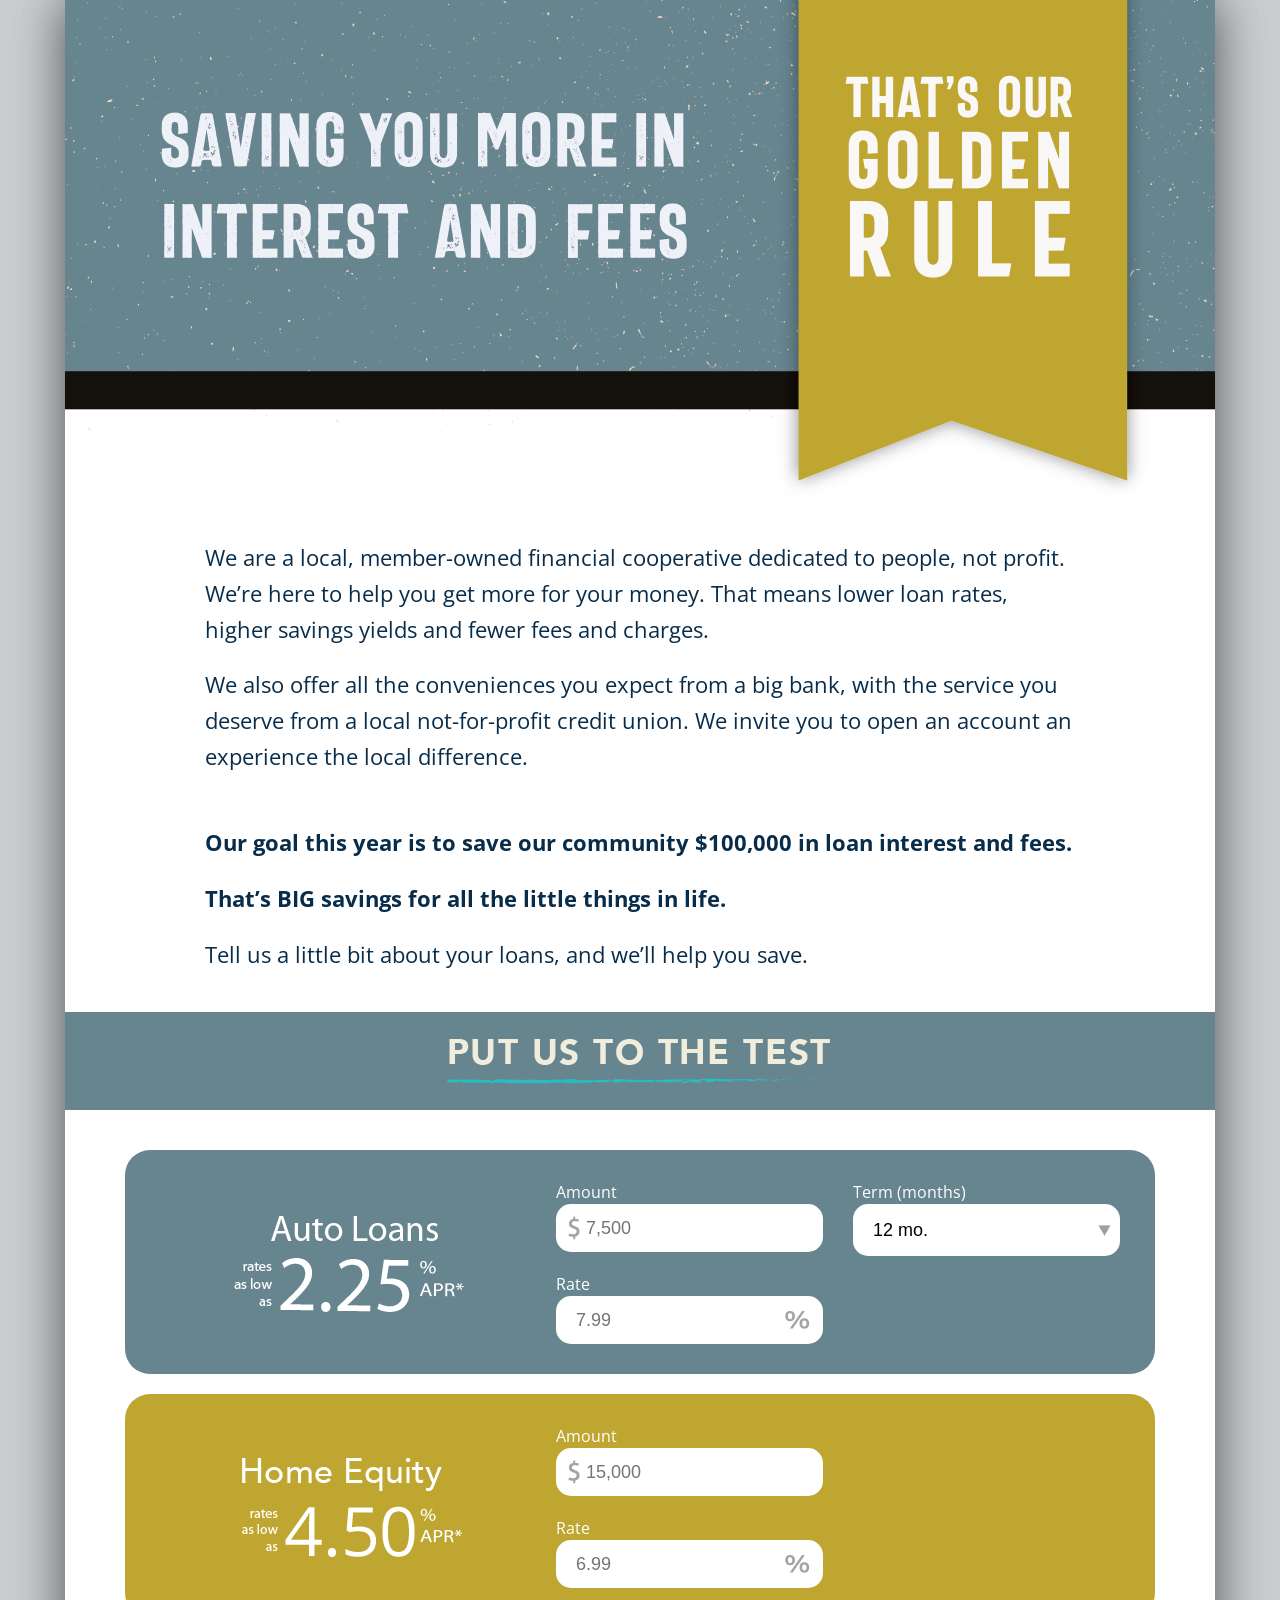
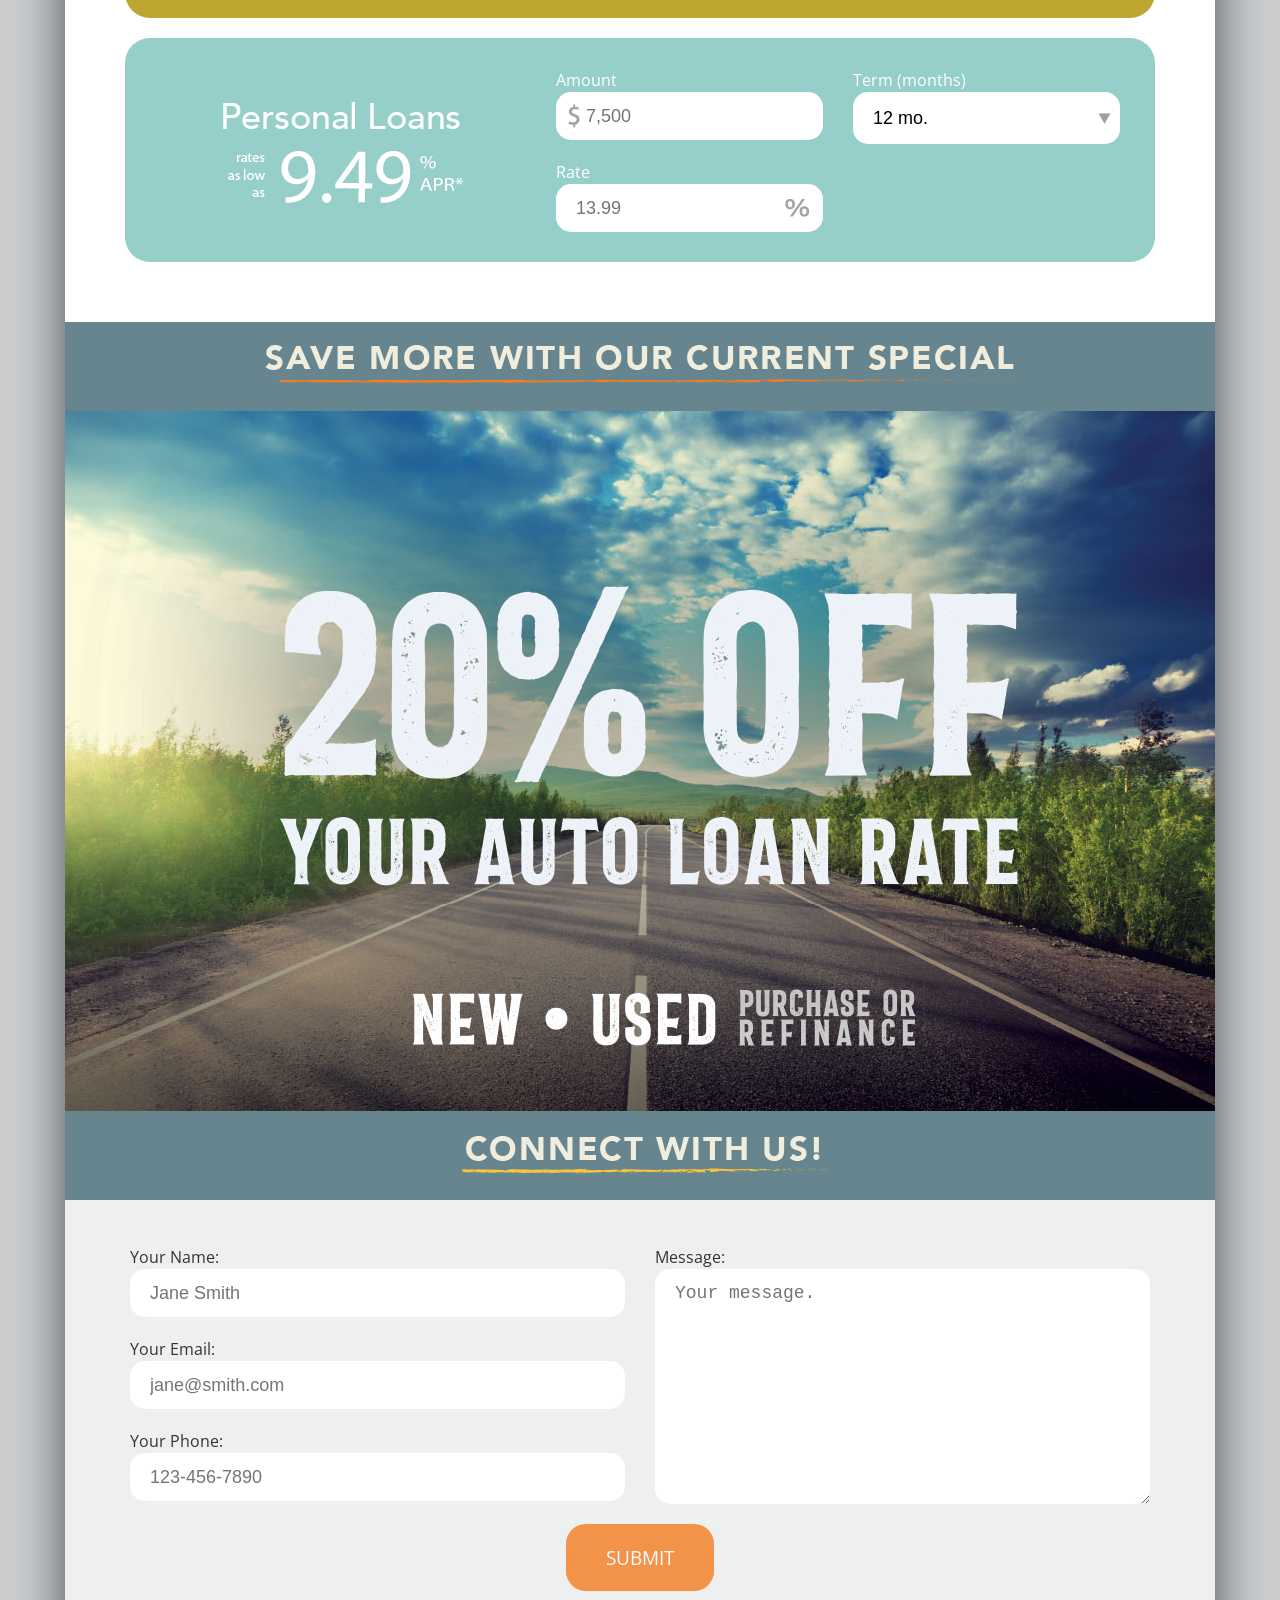
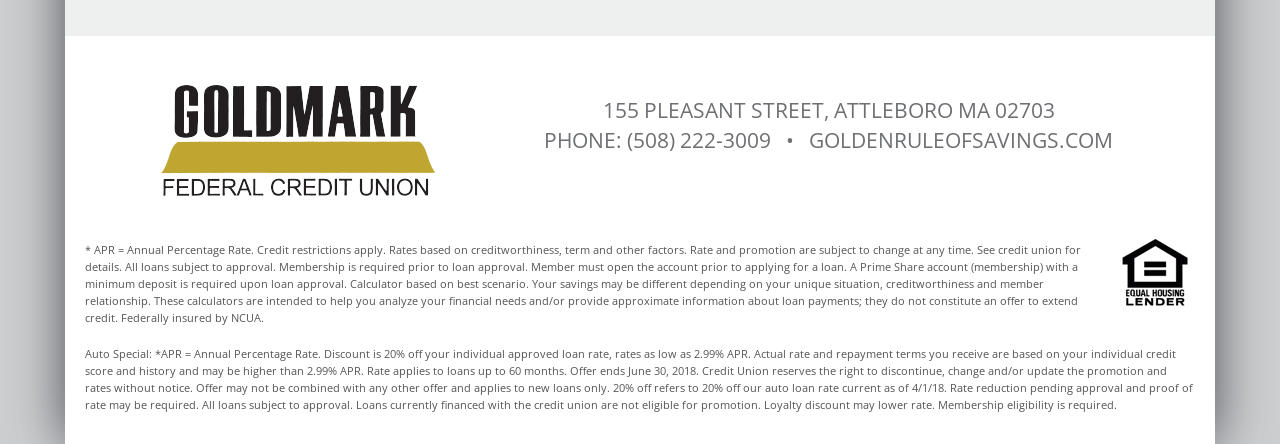
==== index.html @ 7c91f5a4 "Initial commit." ====
<!DOCTYPE html>
<html lang="en">
<head>
	<title>The Golden Rule | Goldmark Federal Credit Union</title>
	<meta charset="utf-8">
	<link rel="stylesheet" href="css/main.css">
	<script src="js/respond.js"></script>
	<meta name="viewport" content="width=device-width, initial-scale=1">
	<!-- Global site tag (gtag.js) - Google Analytics -->
	<script async src="https://www.googletagmanager.com/gtag/js?id=UA-112021322-1"></script>
	<script>
	window.dataLayer = window.dataLayer || [];
	function gtag(){dataLayer.push(arguments);}
	gtag('js', new Date());

	gtag('config', 'UA-112021322-1');
	</script>
</head>
<body>
<div class="wrap">
	<div class="bg-container group">
	
	<header>
		<a href="/"><img src="img/header.png" alt="We help families live better lives."></a>
	</header>


	<div class="calculator-container">
		
		<div class="intro">
			<p>We are a local, member-owned financial cooperative dedicated to people, not profit. We’re here to help you get more for your money. That means lower loan rates, higher savings yields and fewer fees and charges.</p>
			<p>We also offer all the conveniences you expect from a big bank, with the service you deserve from a local not-for-profit credit union. We invite you to open an account an experience the local difference.</p>
			<div class="savings-thermometer" data-giraph-api-key="9569443aab0813a1142cdc8fa0b4bd0b"></div>
			<script src="//giraph.io/api/thermometer/v1/js/widget.js"></script>
			<p style="padding-top: 40px;"><strong>Our goal this year is to save our community $100,000 in loan interest and fees.</strong></p>
			<p><strong>That’s BIG savings for all the little things in life.</strong></p>
			<p>Tell us a little bit about your loans, and we’ll help you save.</p>
		</div>

		<div class="bg-blue pad text-center"><img src="img/title-test.png" alt="Put us to the test!"></div>
		
		<div class="group columns">

			<div class="calculators" id="calculator">

				<div class="loan-auto calculator bg-blue">
					<div class="third first"> 
						<img src="img/rate-auto.png" alt="Auto loan rate as low as 2.25% APR">
					</div>
					<div class="third">
						<p><label for="amount1">Amount</label><input type="text" id="amount1" placeholder="7,500" class="amount" /></p>
						<p><label for="rate1">Rate</label><input type="text" id="rate1" placeholder="7.99" class="rate percent" /></p>
						<input type="hidden" class="rate_compare" value="2.25" />
					</div>
					<div class="third">
						<p><label for="term1">Term (months)</label>
							<select id="term1" class="term">
								<option value="12m">12 mo.</option>
								<option value="24m">24 mo.</option>
								<option value="36m">36 mo.</option>
								<option value="48m">48 mo.</option>
								<option value="60m">60 mo.</option>
								<option value="72m">72 mo.</option>
								<option value="84m">84 mo.</option>
							</select>
						</p>
						<p class="result auto"></p>
					</div>
					<div class="group"></div>
				</div>

				<div class="home calculator bg-gold starfish">
					<div class="third first">
						<img src="img/rate-home.png" alt="Home equity rates as low as 3.25% APR">
					</div>
					<div class="third">
						<p><label for="amount3">Amount</label><input type="text" id="amount3" placeholder="15,000" class="amount" /></p>
						<p><label for="rate3">Rate</label><input type="text" id="rate3" placeholder="6.99" class="rate percent" /></p>
						<input type="hidden" class="term" value="15y" />
						<input type="hidden" class="rate_compare" value="4.50" />
					</div>
					<div class="third result home"></div>
					<div class="group"></div>
				</div>

				<div class="loan-personal calculator bg-sky">
					<div class="third first">
						<img src="img/rate-personal.png" alt="Personal loan rate as low as 9.49% APR">
					</div>
					<div class="third">
						<p><label for="amount2">Amount</label><input type="text" id="amount2" placeholder="7,500" class="amount" /></p>
						<p><label for="rate2">Rate</label><input type="text" id="rate2" placeholder="13.99" class="rate percent" /></p>
						<input type="hidden" class="rate_compare" value="9.49" />
					</div>
					<div class="third">
						<p><label for="term2">Term (months)</label>
							<select id="term2" class="term">
								<option value="12m">12 mo.</option>
								<option value="24m">24 mo.</option>
								<option value="36m">36 mo.</option>
								<option value="48m">48 mo.</option>
								<option value="60m">60 mo.</option>
							</select>
						</p>
						<p class="result personal"></p>
					</div>
					<div class="group"></div>
				</div>
			</div>
		</div>

		<div class="bg-blue pad text-center"><img src="img/title-save.png" alt="Save more with our current special!"></div>

		<div class="ad">
			<img src="img/promo-20-percent.jpg" alt="Apply now for a Low-rate Debt Consolidation Loans! Click here for more information.">
		</div>
				
		<div class="bg-blue pad text-center"><img src="img/title-connect.png" alt="Connect with us!"></div>

		<div class="bg-grey-lighter contact">
			<div class="wrap content">
			<form id="contact" name="contact">
				<strong><div class="error text-red"></div></strong>
				<div class="group">
					<div class="half">
						<p>Your Name:
							<input type="text" name="name" placeholder="Jane Smith" /></p>
						<p>Your Email:
							<input type="text" name="email" placeholder="jane@smith.com" /></p>
						<p>Your Phone:
							<input type="text" name="phone" placeholder="123-456-7890" /></p>
					</div>
					<div class="half">
						<p>Message:
							<textarea name="message" placeholder="Your message."></textarea></p>
					</div>
				</div>
				<p class="text-center"><input type="submit" name="submit" value="Submit" class="btn" /></p>
			</form>
			</div>
		</div>

		<div class="footer-logo">
			<div class="fourty">
				<a href="http://acmefcu.org/"><img src="img/logo.png" alt="Acme Logo"></a>
			</div>
			<div class="sixty">
				155 Pleasant Street, Attleboro MA 02703<br>
				Phone: (508) 222-3009 &nbsp; &bull; &nbsp; goldenruleofsavings.com
			</div>
		</div>

		<footer class="wrap fineprint">
			<img src="img/logo-housing.png" alt="Equal Housing Opportunity Logo">
			<p>* APR = Annual Percentage Rate. Credit restrictions apply. Rates based on creditworthiness, term and other factors. Rate and promotion are subject to change at any time. See credit union for details. All loans subject to approval. Membership is required prior to loan approval.  Member must open the account prior to applying for a loan. A Prime Share account (membership) with a minimum deposit is required upon loan approval. Calculator based on best scenario. Your savings may be different depending on your unique situation, creditworthiness and member relationship. These calculators are intended to help you analyze your financial needs and/or provide approximate information about loan payments; they do not constitute an offer to extend credit.  Federally insured by NCUA.</p>
			<p>Auto Special: *APR = Annual Percentage Rate. Discount is 20% off your individual approved loan rate, rates as low as 2.99% APR. Actual rate and repayment terms you receive are based on your individual credit score and history and may be higher than 2.99% APR. Rate applies to loans up to 60 months. Offer ends June 30, 2018. Credit Union reserves the right to discontinue, change and/or update the promotion and rates without notice. Offer may not be combined with any other offer and applies to new loans only. 20% off refers to 20% off our auto loan rate current as of 4/1/18. Rate reduction pending approval and proof of rate may be required. All loans subject to approval. Loans currently financed with the credit union are not eligible for promotion. Loyalty discount may lower rate. Membership eligibility is required.</p>
		</footer>

	</div>

</div>

<script src="//ajax.googleapis.com/ajax/libs/jquery/1.11.0/jquery.min.js"></script>
<script src="js/main.js"></script>
</body>
</html>
---- css/main.css ----
@import url(http://fonts.googleapis.com/css?family=Open+Sans:400italic,700italic,400,400,700);html,body,div,span,applet,object,iframe,h1,h2,h3,h4,h5,h6,p,blockquote,pre,a,abbr,acronym,address,big,cite,code,del,dfn,em,font,img,ins,kbd,q,s,samp,small,strike,strong,sub,sup,tt,var,dl,dt,dd,ol,ul,li,fieldset,form,label,legend,table,caption,tbody,tfoot,thead,tr,th,td{margin:0;padding:0;border:0;outline:0;font-weight:inherit;font-style:inherit;font-size:100%;font-family:inherit;vertical-align:baseline}:focus{outline:0}body{line-height:1;color:black;background:white}ol,ul{list-style:none}table{border-collapse:separate;border-spacing:0}caption,th,td{text-align:left;font-weight:normal}blockquote:before,blockquote:after,q:before,q:after{content:""}blockquote,q{quotes:"" ""}*,:before,:after{box-sizing:border-box}img,video,iframe{max-width:100%}@font-face{font-family:'Bartender';src:url("fonts/bartender.woff2") format("woff2"),url("fonts/bartender.woff") format("woff"),url("fonts/bartender.ttf") format("truetype");font-weight:normal;font-style:normal}.clearfix,.group{zoom:1}.clearfix:before,.clearfix:after,.group:before,.group:after{content:"";display:table}.clearfix,.clearfix:before,.clearfix:after,.group,.group:before,.group:after{clear:both}body{font-family:"Open Sans", sans-serif;font-weight:normal;font-size:85%;line-height:1.5em;color:#333}@media only screen and (min-width: 1024px){body{font-size:100%}}a{color:#03111d;text-decoration:none}a:hover{color:#082d4b}a.no-dots{border-bottom:0}h1,h2,h3,h4,h5,h6,p{margin:0;padding:10px 0}h1{font-size:2.4em}h2{font-size:2em;line-height:1.1em}h3{font-size:1.8em;line-height:1.2em}h3.caps{text-transform:uppercase;padding-top:50px}h4{font-size:1.6em;line-height:1.3em}strong{font-family:"Open Sans", sans-serif;font-weight:700}input[type=text],select,textarea{display:block;width:100%;padding:14px 20px;border:0;font-size:18px;line-height:20px;border-radius:15px;-webkit-appearance:none;background:white}input[type=text].amount,select.amount,textarea.amount{background:#fff url("[data-uri]") left center no-repeat;padding:14px 0 14px 30px}input[type=text].percent,select.percent,textarea.percent{background:#fff url("[data-uri]") right center no-repeat}select{background:#fff url([data-uri]) right center no-repeat;padding:16px 20px;width:100%}textarea{height:235px}@media only screen and (min-width: 768px){.sixty,.fifty,.fourty,.half,.third,.quarter,.three-quarter,.third,.eighty,.twenty,.two-third{float:left}.sixty{width:58%;margin-right:4%}.fourty{width:38%}.quarter{width:23%;margin:0 1% 0 0}.three-quarter{width:73%;margin:0 1.5%}.third{width:33.3%;padding:0 15px}.fifty{width:50%;padding:0 15px}.eighty{width:80%;padding:0 15px}.twenty{width:20%;padding:0 15px}.two-third{width:66%;padding:0 15px}.half{width:50%;padding:0 15px}}.text-center{text-align:center}body{background:#ccced0}.bg-container{background:white;box-shadow:0 0 50px #4b4e52}header{text-align:center}header img{display:block;margin:0 auto}.wrap{max-width:1150px;margin:0 auto;position:relative;zoom:1}.wrap:before,.wrap:after{content:"";display:table}.wrap,.wrap:before,.wrap:after{clear:both}.bg-navy{background:#082d4b}.bg-purple{background:#4162ac}.bg-teal{background:#27bdc0}.bg-sky{background:#96cfc9}.bg-gold{background:#bea631}.bg-red{background:#d42027}.bg-lime{background:#a8c538}.bg-forest{background:rgba(0,104,66,0.1)}.bg-black{background:#231f20}.bg-seafoam{background:#2bbfcc}.bg-blue{background:#67858f}.bg-black{background:#231f20}.bg-grey-lighter{background:#eeefef}.bg-grey-light{background:#939598}.bg-grey-dark{background:#414042}.bg-orange{background:#f47d20}.text-navy{color:#082d4b}.text-purple{color:#4162ac}.text-teal{color:#27bdc0}.text-sky{color:#96cfc9}.text-gold{color:#bea631}.text-red{color:#d42027}.text-lime{color:#a8c538}.text-forest{color:#006842}.text-black{color:#231f20}.text-seafoam{color:#2bbfcc}.text-blue{color:#67858f}.text-black{color:#231f20}.text-grey-light{color:#939598}.text-grey-dark{color:#414042}.text-orange{color:#f47d20}.pad{padding:20px}.intro{zoom:1;padding:20px;color:#082d4b;font-size:1.4em;line-height:1.6em}.intro:before,.intro:after{content:"";display:table}.intro,.intro:before,.intro:after{clear:both}@media only screen and (min-width: 768px){.intro{padding:10px 50px}}@media only screen and (min-width: 1024px){.intro{padding:20px 100px}}@media only screen and (min-width: 1150px){.intro{padding:30px 140px}}.intro .btn{width:100%;white-space:nowrap;text-align:center;padding:10px 0}@media only screen and (min-width: 1024px){.intro .btn{width:300px}}@media only screen and (min-width: 768px){.intro .btn{padding:20px 0}}@media only screen and (min-width: 500px){.savings-thermometer{float:right;margin:0 0 10px 10px}}@media only screen and (min-width: 768px){.savings-thermometer{margin:0 0 15px 15px}}@media only screen and (min-width: 860px){.savings-thermometer{margin:0 0 25px 25px}}.columns{padding:0}@media only screen and (min-width: 768px){.columns{padding:10px 20px}}@media only screen and (min-width: 1024px){.calculators{padding:20px}}@media only screen and (min-width: 1150px){.calculators{padding:30px 40px}}.calculators .calculator{padding:20px;color:white;position:relative}.calculators .calculator .third.first{text-align:center}@media only screen and (min-width: 768px){.calculators .calculator{margin:0 0 20px;border-radius:25px;padding:20px}.calculators .calculator .third{width:30%}.calculators .calculator .third.first{width:40%}.calculators .calculator .third.first img{margin-top:20px}}@media only screen and (min-width: 768px){.calculators .calculator.credit,.calculators .calculator.loan-auto,.calculators .calculator.loan-personal{position:relative;padding:20px}}.calculators .calculator .rate-display{zoom:1;padding-bottom:20px}.calculators .calculator .rate-display:before,.calculators .calculator .rate-display:after{content:"";display:table}.calculators .calculator .rate-display,.calculators .calculator .rate-display:before,.calculators .calculator .rate-display:after{clear:both}.calculators .calculator .rate-display .start{display:block;text-align:center;font-size:1.2em;padding:0 0 10px 0}.calculators .calculator .rate-display h2,.calculators .calculator .rate-display .end{float:left;font-family:"Bartender", sans-serif}.calculators .calculator .rate-display h2{width:60%;font-size:60px;line-height:1.2em;padding:0 10px 0 0;text-align:right}@media only screen and (min-width: 768px){.calculators .calculator .rate-display h2{width:78%}}.calculators .calculator .rate-display .end{width:30%;font-size:17px;line-height:1.2em}.calculators .calculator .rate-display .end span{font-size:30px}@media only screen and (min-width: 768px){.calculators .calculator .rate-display .end{width:22%}}.calculators .calculator .result{font-family:"Open Sans", sans-serif;font-weight:700;font-size:1.8em;line-height:1.2em;text-align:center;padding:15px 0 0}.calculators .calculator .result strong{display:block}@media only screen and (min-width: 768px){.calculators .calculator.home .result{padding-top:115px}}.ad img{display:block}.contact{padding:20px}@media only screen and (min-width: 768px){.contact{padding:30px}}@media only screen and (min-width: 960px){.contact{padding:35px 50px}}.error{font-family:"Open Sans", sans-serif;font-weight:700;padding:10px 15px;background:#d42027;color:white;border-radius:8px;display:none}.footer-bar{background:#082d4b;color:white;padding:20px;text-align:center;text-transform:uppercase;font-size:1.5em;line-height:1.5em;font-weight:300}.footer-bar strong{font-size:2.2em;line-height:1.7em}.footer-logo{text-align:center;padding:40px 20px 20px}.footer-logo .sixty{font-size:1.3em;line-height:1.4em;text-transform:uppercase;color:#6d6f72}@media only screen and (min-width: 768px){.footer-logo .sixty{padding:20px 0}}.btn{font-family:"Open Sans", sans-serif;font-weight:normal;display:inline-block;padding:10px 15px;background:#f47d20;color:white;text-transform:uppercase;font-size:1.2em;transition:400ms opacity ease-in-out;opacity:.8;border:0;cursor:pointer;border-radius:20px}@media only screen and (min-width: 768px){.btn{padding:20px 40px}}.btn:hover{opacity:1;color:white}.fineprint{padding:20px;font-size:.7em;line-height:1.5em;color:#555}.fineprint img{float:right;margin:0 0 15px 15px}
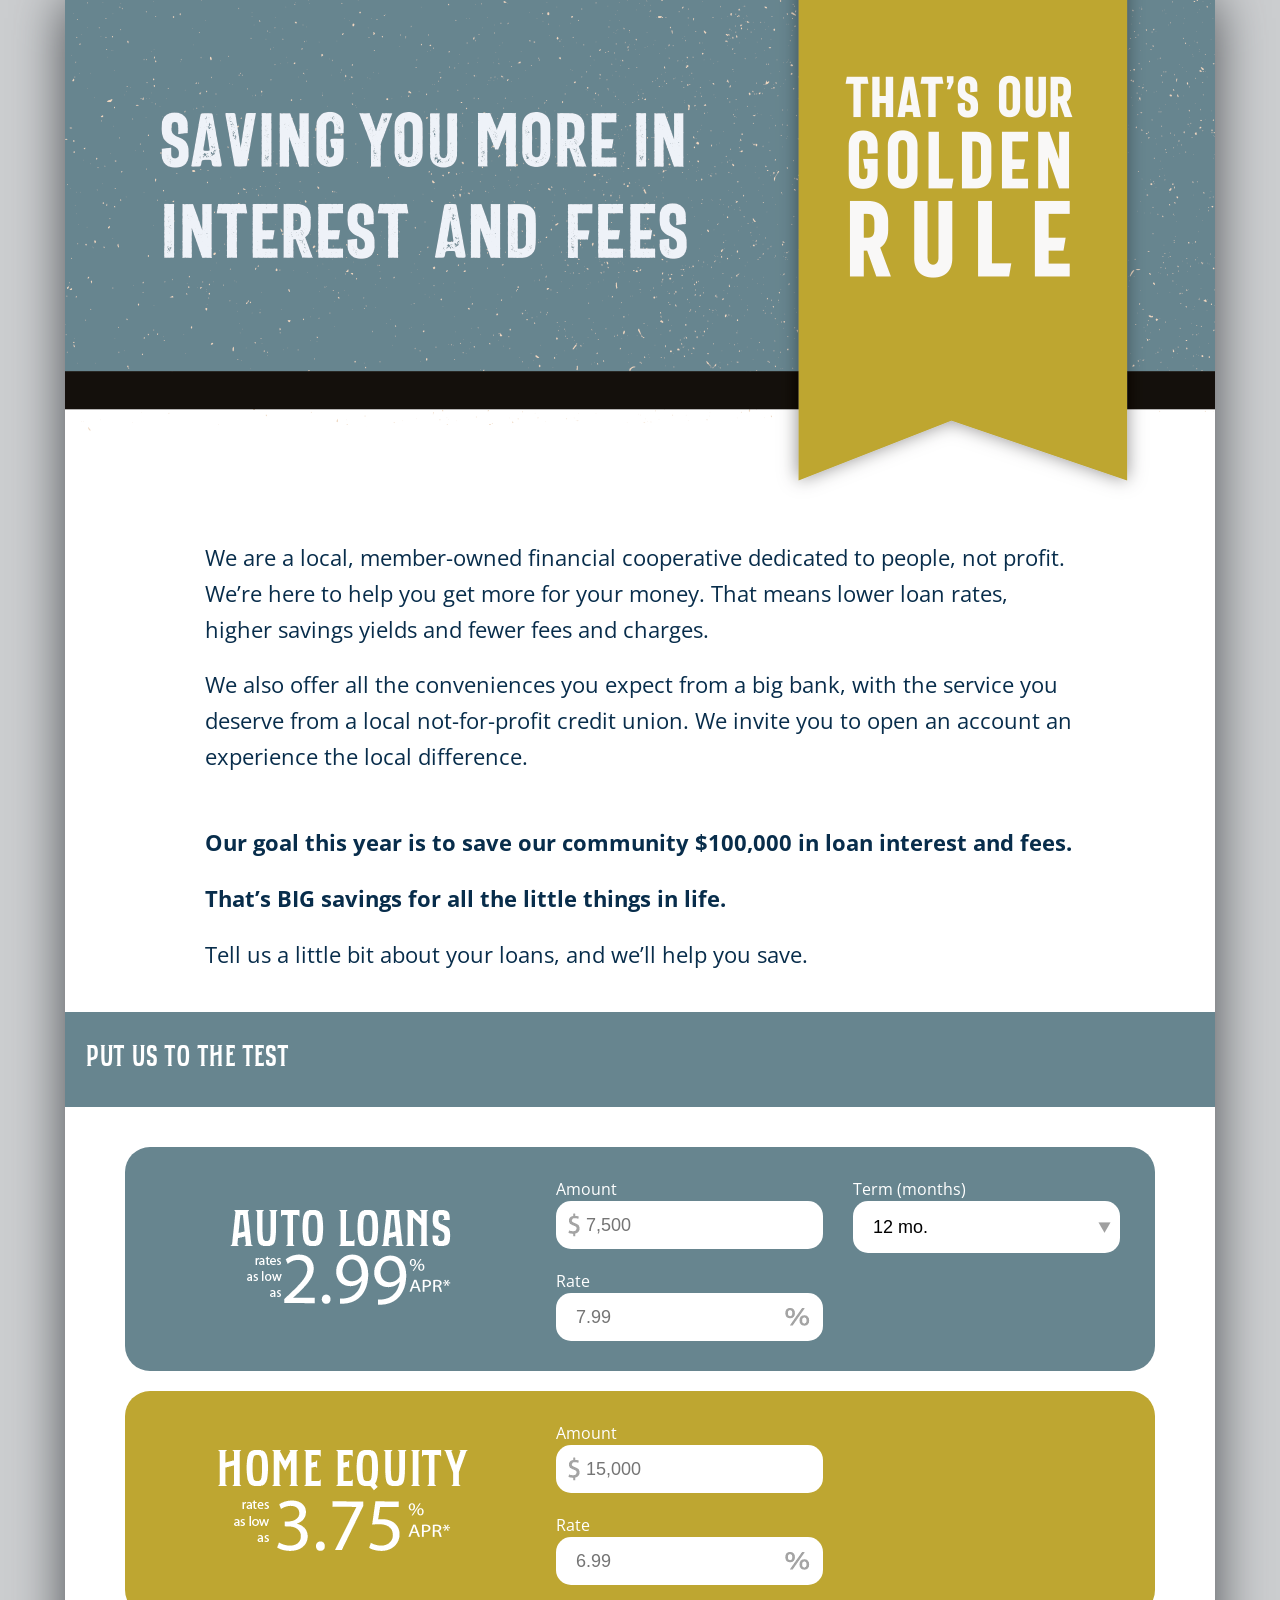
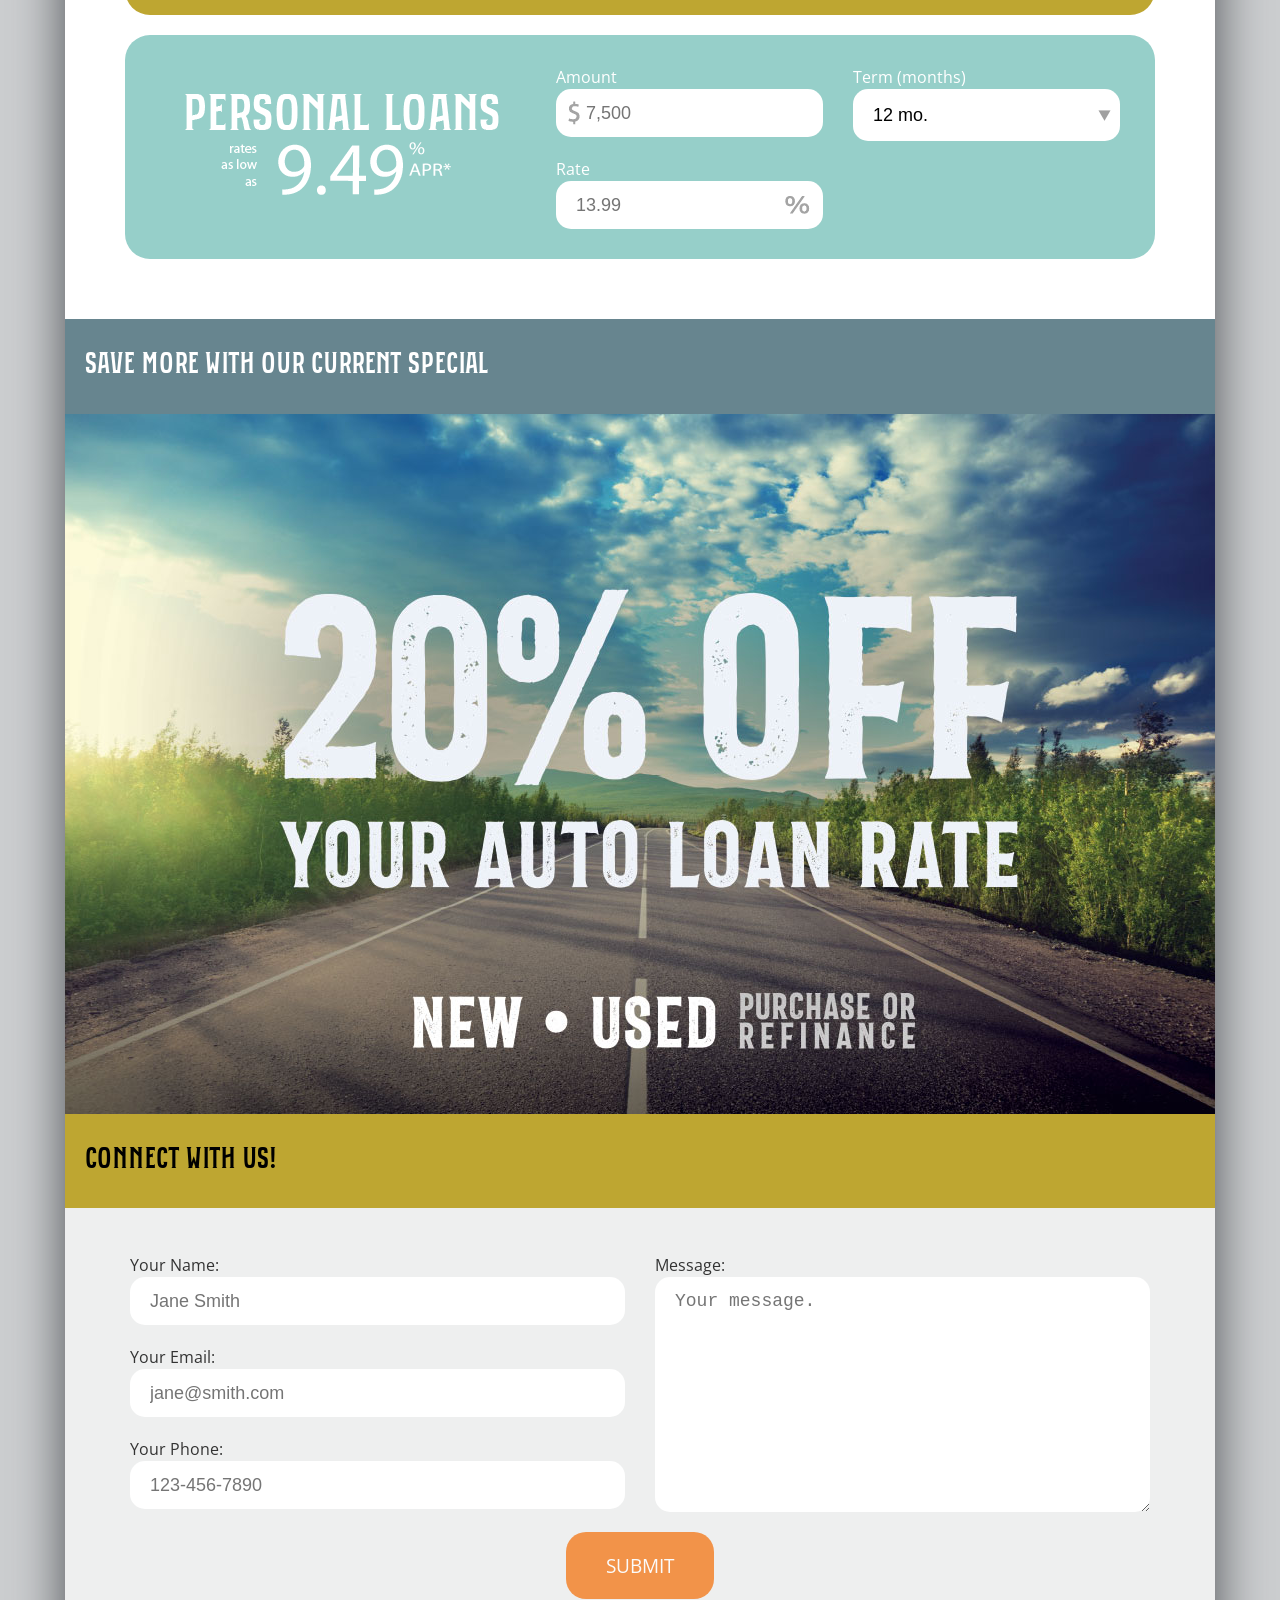
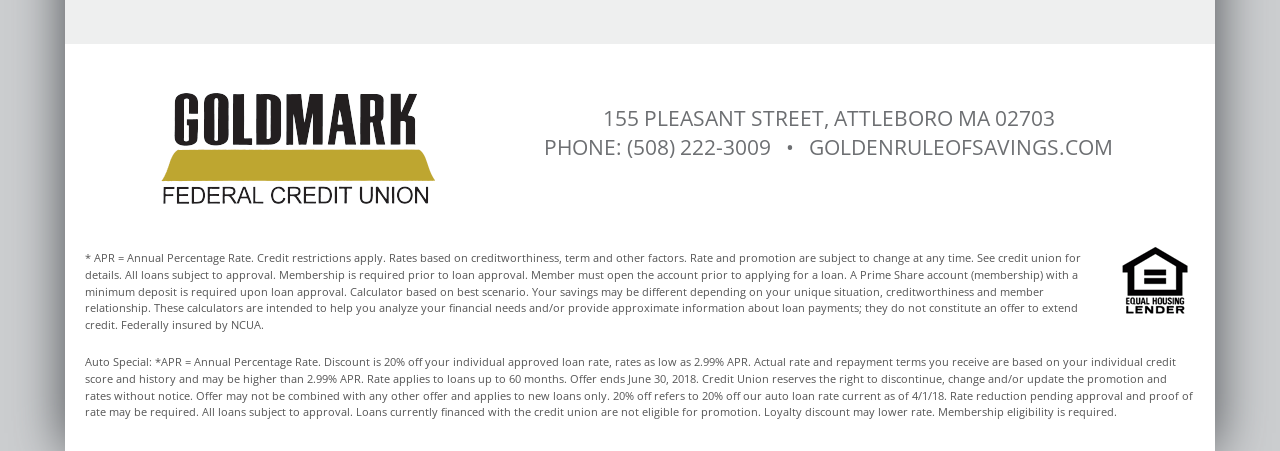
==== commit a66c475f: "Adjust styles, change thermometer API key, set up titles." ====
--- a/index.html
+++ b/index.html
@@ -30,14 +30,14 @@
 		<div class="intro">
 			<p>We are a local, member-owned financial cooperative dedicated to people, not profit. We’re here to help you get more for your money. That means lower loan rates, higher savings yields and fewer fees and charges.</p>
 			<p>We also offer all the conveniences you expect from a big bank, with the service you deserve from a local not-for-profit credit union. We invite you to open an account an experience the local difference.</p>
-			<div class="savings-thermometer" data-giraph-api-key="9569443aab0813a1142cdc8fa0b4bd0b"></div>
+			<div class="savings-thermometer" data-giraph-api-key="349b9d8cf5c8957f9d51c5c674601438"></div>
 			<script src="//giraph.io/api/thermometer/v1/js/widget.js"></script>
 			<p style="padding-top: 40px;"><strong>Our goal this year is to save our community $100,000 in loan interest and fees.</strong></p>
 			<p><strong>That’s BIG savings for all the little things in life.</strong></p>
 			<p>Tell us a little bit about your loans, and we’ll help you save.</p>
 		</div>
 
-		<div class="bg-blue pad text-center"><img src="img/title-test.png" alt="Put us to the test!"></div>
+		<div class="bg-blue pad text-white"><h3>Put us to the test</h3></div>
 		
 		<div class="group columns">
 
@@ -45,12 +45,12 @@
 
 				<div class="loan-auto calculator bg-blue">
 					<div class="third first"> 
-						<img src="img/rate-auto.png" alt="Auto loan rate as low as 2.25% APR">
+						<img src="img/rate-auto.png" alt="Auto loan rate as low as 2.99% APR">
 					</div>
 					<div class="third">
 						<p><label for="amount1">Amount</label><input type="text" id="amount1" placeholder="7,500" class="amount" /></p>
 						<p><label for="rate1">Rate</label><input type="text" id="rate1" placeholder="7.99" class="rate percent" /></p>
-						<input type="hidden" class="rate_compare" value="2.25" />
+						<input type="hidden" class="rate_compare" value="2.99" />
 					</div>
 					<div class="third">
 						<p><label for="term1">Term (months)</label>
@@ -71,13 +71,13 @@
 
 				<div class="home calculator bg-gold starfish">
 					<div class="third first">
-						<img src="img/rate-home.png" alt="Home equity rates as low as 3.25% APR">
+						<img src="img/rate-home.png" alt="Home equity rates as low as 3.75% APR">
 					</div>
 					<div class="third">
 						<p><label for="amount3">Amount</label><input type="text" id="amount3" placeholder="15,000" class="amount" /></p>
 						<p><label for="rate3">Rate</label><input type="text" id="rate3" placeholder="6.99" class="rate percent" /></p>
 						<input type="hidden" class="term" value="15y" />
-						<input type="hidden" class="rate_compare" value="4.50" />
+						<input type="hidden" class="rate_compare" value="3.75" />
 					</div>
 					<div class="third result home"></div>
 					<div class="group"></div>
@@ -109,13 +109,13 @@
 			</div>
 		</div>
 
-		<div class="bg-blue pad text-center"><img src="img/title-save.png" alt="Save more with our current special!"></div>
+		<div class="bg-blue pad text-white"><h3>Save more with our current special</h3></div>
 
 		<div class="ad">
 			<img src="img/promo-20-percent.jpg" alt="Apply now for a Low-rate Debt Consolidation Loans! Click here for more information.">
 		</div>
 				
-		<div class="bg-blue pad text-center"><img src="img/title-connect.png" alt="Connect with us!"></div>
+		<div class="bg-gold pad text-black"><h3>Connect with us!</h3></div>
 
 		<div class="bg-grey-lighter contact">
 			<div class="wrap content">
@@ -142,7 +142,7 @@
 
 		<div class="footer-logo">
 			<div class="fourty">
-				<a href="http://acmefcu.org/"><img src="img/logo.png" alt="Acme Logo"></a>
+				<a href="http://www.goldmarkfcu.com/"><img src="img/logo.png" alt="Goldmark Logo"></a>
 			</div>
 			<div class="sixty">
 				155 Pleasant Street, Attleboro MA 02703<br>
--- a/css/main.css
+++ b/css/main.css
@@ -1 +1 @@
-@import url(http://fonts.googleapis.com/css?family=Open+Sans:400italic,700italic,400,400,700);html,body,div,span,applet,object,iframe,h1,h2,h3,h4,h5,h6,p,blockquote,pre,a,abbr,acronym,address,big,cite,code,del,dfn,em,font,img,ins,kbd,q,s,samp,small,strike,strong,sub,sup,tt,var,dl,dt,dd,ol,ul,li,fieldset,form,label,legend,table,caption,tbody,tfoot,thead,tr,th,td{margin:0;padding:0;border:0;outline:0;font-weight:inherit;font-style:inherit;font-size:100%;font-family:inherit;vertical-align:baseline}:focus{outline:0}body{line-height:1;color:black;background:white}ol,ul{list-style:none}table{border-collapse:separate;border-spacing:0}caption,th,td{text-align:left;font-weight:normal}blockquote:before,blockquote:after,q:before,q:after{content:""}blockquote,q{quotes:"" ""}*,:before,:after{box-sizing:border-box}img,video,iframe{max-width:100%}@font-face{font-family:'Bartender';src:url("fonts/bartender.woff2") format("woff2"),url("fonts/bartender.woff") format("woff"),url("fonts/bartender.ttf") format("truetype");font-weight:normal;font-style:normal}.clearfix,.group{zoom:1}.clearfix:before,.clearfix:after,.group:before,.group:after{content:"";display:table}.clearfix,.clearfix:before,.clearfix:after,.group,.group:before,.group:after{clear:both}body{font-family:"Open Sans", sans-serif;font-weight:normal;font-size:85%;line-height:1.5em;color:#333}@media only screen and (min-width: 1024px){body{font-size:100%}}a{color:#03111d;text-decoration:none}a:hover{color:#082d4b}a.no-dots{border-bottom:0}h1,h2,h3,h4,h5,h6,p{margin:0;padding:10px 0}h1{font-size:2.4em}h2{font-size:2em;line-height:1.1em}h3{font-size:1.8em;line-height:1.2em}h3.caps{text-transform:uppercase;padding-top:50px}h4{font-size:1.6em;line-height:1.3em}strong{font-family:"Open Sans", sans-serif;font-weight:700}input[type=text],select,textarea{display:block;width:100%;padding:14px 20px;border:0;font-size:18px;line-height:20px;border-radius:15px;-webkit-appearance:none;background:white}input[type=text].amount,select.amount,textarea.amount{background:#fff url("[data-uri]") left center no-repeat;padding:14px 0 14px 30px}input[type=text].percent,select.percent,textarea.percent{background:#fff url("[data-uri]") right center no-repeat}select{background:#fff url([data-uri]) right center no-repeat;padding:16px 20px;width:100%}textarea{height:235px}@media only screen and (min-width: 768px){.sixty,.fifty,.fourty,.half,.third,.quarter,.three-quarter,.third,.eighty,.twenty,.two-third{float:left}.sixty{width:58%;margin-right:4%}.fourty{width:38%}.quarter{width:23%;margin:0 1% 0 0}.three-quarter{width:73%;margin:0 1.5%}.third{width:33.3%;padding:0 15px}.fifty{width:50%;padding:0 15px}.eighty{width:80%;padding:0 15px}.twenty{width:20%;padding:0 15px}.two-third{width:66%;padding:0 15px}.half{width:50%;padding:0 15px}}.text-center{text-align:center}body{background:#ccced0}.bg-container{background:white;box-shadow:0 0 50px #4b4e52}header{text-align:center}header img{display:block;margin:0 auto}.wrap{max-width:1150px;margin:0 auto;position:relative;zoom:1}.wrap:before,.wrap:after{content:"";display:table}.wrap,.wrap:before,.wrap:after{clear:both}.bg-navy{background:#082d4b}.bg-purple{background:#4162ac}.bg-teal{background:#27bdc0}.bg-sky{background:#96cfc9}.bg-gold{background:#bea631}.bg-red{background:#d42027}.bg-lime{background:#a8c538}.bg-forest{background:rgba(0,104,66,0.1)}.bg-black{background:#231f20}.bg-seafoam{background:#2bbfcc}.bg-blue{background:#67858f}.bg-black{background:#231f20}.bg-grey-lighter{background:#eeefef}.bg-grey-light{background:#939598}.bg-grey-dark{background:#414042}.bg-orange{background:#f47d20}.text-navy{color:#082d4b}.text-purple{color:#4162ac}.text-teal{color:#27bdc0}.text-sky{color:#96cfc9}.text-gold{color:#bea631}.text-red{color:#d42027}.text-lime{color:#a8c538}.text-forest{color:#006842}.text-black{color:#231f20}.text-seafoam{color:#2bbfcc}.text-blue{color:#67858f}.text-black{color:#231f20}.text-grey-light{color:#939598}.text-grey-dark{color:#414042}.text-orange{color:#f47d20}.pad{padding:20px}.intro{zoom:1;padding:20px;color:#082d4b;font-size:1.4em;line-height:1.6em}.intro:before,.intro:after{content:"";display:table}.intro,.intro:before,.intro:after{clear:both}@media only screen and (min-width: 768px){.intro{padding:10px 50px}}@media only screen and (min-width: 1024px){.intro{padding:20px 100px}}@media only screen and (min-width: 1150px){.intro{padding:30px 140px}}.intro .btn{width:100%;white-space:nowrap;text-align:center;padding:10px 0}@media only screen and (min-width: 1024px){.intro .btn{width:300px}}@media only screen and (min-width: 768px){.intro .btn{padding:20px 0}}@media only screen and (min-width: 500px){.savings-thermometer{float:right;margin:0 0 10px 10px}}@media only screen and (min-width: 768px){.savings-thermometer{margin:0 0 15px 15px}}@media only screen and (min-width: 860px){.savings-thermometer{margin:0 0 25px 25px}}.columns{padding:0}@media only screen and (min-width: 768px){.columns{padding:10px 20px}}@media only screen and (min-width: 1024px){.calculators{padding:20px}}@media only screen and (min-width: 1150px){.calculators{padding:30px 40px}}.calculators .calculator{padding:20px;color:white;position:relative}.calculators .calculator .third.first{text-align:center}@media only screen and (min-width: 768px){.calculators .calculator{margin:0 0 20px;border-radius:25px;padding:20px}.calculators .calculator .third{width:30%}.calculators .calculator .third.first{width:40%}.calculators .calculator .third.first img{margin-top:20px}}@media only screen and (min-width: 768px){.calculators .calculator.credit,.calculators .calculator.loan-auto,.calculators .calculator.loan-personal{position:relative;padding:20px}}.calculators .calculator .rate-display{zoom:1;padding-bottom:20px}.calculators .calculator .rate-display:before,.calculators .calculator .rate-display:after{content:"";display:table}.calculators .calculator .rate-display,.calculators .calculator .rate-display:before,.calculators .calculator .rate-display:after{clear:both}.calculators .calculator .rate-display .start{display:block;text-align:center;font-size:1.2em;padding:0 0 10px 0}.calculators .calculator .rate-display h2,.calculators .calculator .rate-display .end{float:left;font-family:"Bartender", sans-serif}.calculators .calculator .rate-display h2{width:60%;font-size:60px;line-height:1.2em;padding:0 10px 0 0;text-align:right}@media only screen and (min-width: 768px){.calculators .calculator .rate-display h2{width:78%}}.calculators .calculator .rate-display .end{width:30%;font-size:17px;line-height:1.2em}.calculators .calculator .rate-display .end span{font-size:30px}@media only screen and (min-width: 768px){.calculators .calculator .rate-display .end{width:22%}}.calculators .calculator .result{font-family:"Open Sans", sans-serif;font-weight:700;font-size:1.8em;line-height:1.2em;text-align:center;padding:15px 0 0}.calculators .calculator .result strong{display:block}@media only screen and (min-width: 768px){.calculators .calculator.home .result{padding-top:115px}}.ad img{display:block}.contact{padding:20px}@media only screen and (min-width: 768px){.contact{padding:30px}}@media only screen and (min-width: 960px){.contact{padding:35px 50px}}.error{font-family:"Open Sans", sans-serif;font-weight:700;padding:10px 15px;background:#d42027;color:white;border-radius:8px;display:none}.footer-bar{background:#082d4b;color:white;padding:20px;text-align:center;text-transform:uppercase;font-size:1.5em;line-height:1.5em;font-weight:300}.footer-bar strong{font-size:2.2em;line-height:1.7em}.footer-logo{text-align:center;padding:40px 20px 20px}.footer-logo .sixty{font-size:1.3em;line-height:1.4em;text-transform:uppercase;color:#6d6f72}@media only screen and (min-width: 768px){.footer-logo .sixty{padding:20px 0}}.btn{font-family:"Open Sans", sans-serif;font-weight:normal;display:inline-block;padding:10px 15px;background:#f47d20;color:white;text-transform:uppercase;font-size:1.2em;transition:400ms opacity ease-in-out;opacity:.8;border:0;cursor:pointer;border-radius:20px}@media only screen and (min-width: 768px){.btn{padding:20px 40px}}.btn:hover{opacity:1;color:white}.fineprint{padding:20px;font-size:.7em;line-height:1.5em;color:#555}.fineprint img{float:right;margin:0 0 15px 15px}
+@import url(http://fonts.googleapis.com/css?family=Open+Sans:400italic,700italic,400,400,700);html,body,div,span,applet,object,iframe,h1,h2,h3,h4,h5,h6,p,blockquote,pre,a,abbr,acronym,address,big,cite,code,del,dfn,em,font,img,ins,kbd,q,s,samp,small,strike,strong,sub,sup,tt,var,dl,dt,dd,ol,ul,li,fieldset,form,label,legend,table,caption,tbody,tfoot,thead,tr,th,td{margin:0;padding:0;border:0;outline:0;font-weight:inherit;font-style:inherit;font-size:100%;font-family:inherit;vertical-align:baseline}:focus{outline:0}body{line-height:1;color:black;background:white}ol,ul{list-style:none}table{border-collapse:separate;border-spacing:0}caption,th,td{text-align:left;font-weight:normal}blockquote:before,blockquote:after,q:before,q:after{content:""}blockquote,q{quotes:"" ""}*,:before,:after{box-sizing:border-box}img,video,iframe{max-width:100%}@font-face{font-family:'Bartender';src:url("fonts/bartender.woff2") format("woff2"),url("fonts/bartender.woff") format("woff"),url("fonts/bartender.ttf") format("truetype");font-weight:normal;font-style:normal}.clearfix,.group{zoom:1}.clearfix:before,.clearfix:after,.group:before,.group:after{content:"";display:table}.clearfix,.clearfix:before,.clearfix:after,.group,.group:before,.group:after{clear:both}body{font-family:"Open Sans", sans-serif;font-weight:normal;font-size:85%;line-height:1.5em;color:#333}@media only screen and (min-width: 1024px){body{font-size:100%}}a{color:#03111d;text-decoration:none}a:hover{color:#082d4b}a.no-dots{border-bottom:0}h1,h2,h3,h4,h5,h6,p{margin:0;padding:10px 0}h1{font-size:2.4em;font-family:"Bartender", sans-serif}h2{font-size:2em;line-height:1.1em;font-family:"Bartender", sans-serif}h3{font-size:1.8em;line-height:1.2em;font-family:"Bartender", sans-serif;text-transform:uppercase}h4{font-size:1.6em;line-height:1.3em}strong{font-family:"Open Sans", sans-serif;font-weight:700}input[type=text],select,textarea{display:block;width:100%;padding:14px 20px;border:0;font-size:18px;line-height:20px;border-radius:15px;-webkit-appearance:none;background:white}input[type=text].amount,select.amount,textarea.amount{background:#fff url("[data-uri]") left center no-repeat;padding:14px 0 14px 30px}input[type=text].percent,select.percent,textarea.percent{background:#fff url("[data-uri]") right center no-repeat}select{background:#fff url([data-uri]) right center no-repeat;padding:16px 20px;width:100%}textarea{height:235px}@media only screen and (min-width: 768px){.sixty,.fifty,.fourty,.half,.third,.quarter,.three-quarter,.third,.eighty,.twenty,.two-third{float:left}.sixty{width:58%;margin-right:4%}.fourty{width:38%}.quarter{width:23%;margin:0 1% 0 0}.three-quarter{width:73%;margin:0 1.5%}.third{width:33.3%;padding:0 15px}.fifty{width:50%;padding:0 15px}.eighty{width:80%;padding:0 15px}.twenty{width:20%;padding:0 15px}.two-third{width:66%;padding:0 15px}.half{width:50%;padding:0 15px}}.text-center{text-align:center}body{background:#ccced0}.bg-container{background:white;box-shadow:0 0 50px #4b4e52}header{text-align:center}header img{display:block;margin:0 auto}.wrap{max-width:1150px;margin:0 auto;position:relative;zoom:1}.wrap:before,.wrap:after{content:"";display:table}.wrap,.wrap:before,.wrap:after{clear:both}.bg-navy{background:#082d4b}.bg-purple{background:#4162ac}.bg-teal{background:#27bdc0}.bg-sky{background:#96cfc9}.bg-gold{background:#bea631}.bg-red{background:#d42027}.bg-lime{background:#a8c538}.bg-forest{background:rgba(0,104,66,0.1)}.bg-black{background:#231f20}.bg-seafoam{background:#2bbfcc}.bg-blue{background:#67858f}.bg-black{background:#231f20}.bg-grey-lighter{background:#eeefef}.bg-grey-light{background:#939598}.bg-grey-dark{background:#414042}.bg-orange{background:#f47d20}.text-navy{color:#082d4b}.text-purple{color:#4162ac}.text-teal{color:#27bdc0}.text-sky{color:#96cfc9}.text-gold{color:#bea631}.text-red{color:#d42027}.text-lime{color:#a8c538}.text-forest{color:#006842}.text-black{color:#231f20}.text-seafoam{color:#2bbfcc}.text-blue{color:#67858f}.text-black{color:#231f20}.text-grey-light{color:#939598}.text-grey-dark{color:#414042}.text-orange{color:#f47d20}.text-white{color:white}.text-black{color:black}.pad{padding:20px}.intro{zoom:1;padding:20px;color:#082d4b;font-size:1.4em;line-height:1.6em}.intro:before,.intro:after{content:"";display:table}.intro,.intro:before,.intro:after{clear:both}@media only screen and (min-width: 768px){.intro{padding:10px 50px}}@media only screen and (min-width: 1024px){.intro{padding:20px 100px}}@media only screen and (min-width: 1150px){.intro{padding:30px 140px}}.intro .btn{width:100%;white-space:nowrap;text-align:center;padding:10px 0}@media only screen and (min-width: 1024px){.intro .btn{width:300px}}@media only screen and (min-width: 768px){.intro .btn{padding:20px 0}}@media only screen and (min-width: 500px){.savings-thermometer{float:right;margin:0 0 10px 10px}}@media only screen and (min-width: 768px){.savings-thermometer{margin:0 0 15px 15px}}@media only screen and (min-width: 860px){.savings-thermometer{margin:0 0 25px 25px}}.columns{padding:0}@media only screen and (min-width: 768px){.columns{padding:10px 20px}}@media only screen and (min-width: 1024px){.calculators{padding:20px}}@media only screen and (min-width: 1150px){.calculators{padding:30px 40px}}.calculators .calculator{padding:20px;color:white;position:relative}.calculators .calculator .third.first{text-align:center}@media only screen and (min-width: 768px){.calculators .calculator{margin:0 0 20px;border-radius:25px;padding:20px}.calculators .calculator .third{width:30%}.calculators .calculator .third.first{width:40%}.calculators .calculator .third.first img{margin-top:20px}}@media only screen and (min-width: 768px){.calculators .calculator.credit,.calculators .calculator.loan-auto,.calculators .calculator.loan-personal{position:relative;padding:20px}}.calculators .calculator .rate-display{zoom:1;padding-bottom:20px}.calculators .calculator .rate-display:before,.calculators .calculator .rate-display:after{content:"";display:table}.calculators .calculator .rate-display,.calculators .calculator .rate-display:before,.calculators .calculator .rate-display:after{clear:both}.calculators .calculator .rate-display .start{display:block;text-align:center;font-size:1.2em;padding:0 0 10px 0}.calculators .calculator .rate-display h2,.calculators .calculator .rate-display .end{float:left;font-family:"Bartender", sans-serif}.calculators .calculator .rate-display h2{width:60%;font-size:60px;line-height:1.2em;padding:0 10px 0 0;text-align:right}@media only screen and (min-width: 768px){.calculators .calculator .rate-display h2{width:78%}}.calculators .calculator .rate-display .end{width:30%;font-size:17px;line-height:1.2em}.calculators .calculator .rate-display .end span{font-size:30px}@media only screen and (min-width: 768px){.calculators .calculator .rate-display .end{width:22%}}.calculators .calculator .result{font-family:"Open Sans", sans-serif;font-weight:700;font-size:1.8em;line-height:1.2em;text-align:center;padding:15px 0 0}.calculators .calculator .result strong{display:block}@media only screen and (min-width: 768px){.calculators .calculator.home .result{padding-top:115px}}.ad img{display:block}.contact{padding:20px}@media only screen and (min-width: 768px){.contact{padding:30px}}@media only screen and (min-width: 960px){.contact{padding:35px 50px}}.error{font-family:"Open Sans", sans-serif;font-weight:700;padding:10px 15px;background:#d42027;color:white;border-radius:8px;display:none}.footer-bar{background:#082d4b;color:white;padding:20px;text-align:center;text-transform:uppercase;font-size:1.5em;line-height:1.5em;font-weight:300}.footer-bar strong{font-size:2.2em;line-height:1.7em}.footer-logo{text-align:center;padding:40px 20px 20px}.footer-logo .sixty{font-size:1.3em;line-height:1.4em;text-transform:uppercase;color:#6d6f72}@media only screen and (min-width: 768px){.footer-logo .sixty{padding:20px 0}}.btn{font-family:"Open Sans", sans-serif;font-weight:normal;display:inline-block;padding:10px 15px;background:#f47d20;color:white;text-transform:uppercase;font-size:1.2em;transition:400ms opacity ease-in-out;opacity:.8;border:0;cursor:pointer;border-radius:20px}@media only screen and (min-width: 768px){.btn{padding:20px 40px}}.btn:hover{opacity:1;color:white}.fineprint{padding:20px;font-size:.7em;line-height:1.5em;color:#555}.fineprint img{float:right;margin:0 0 15px 15px}
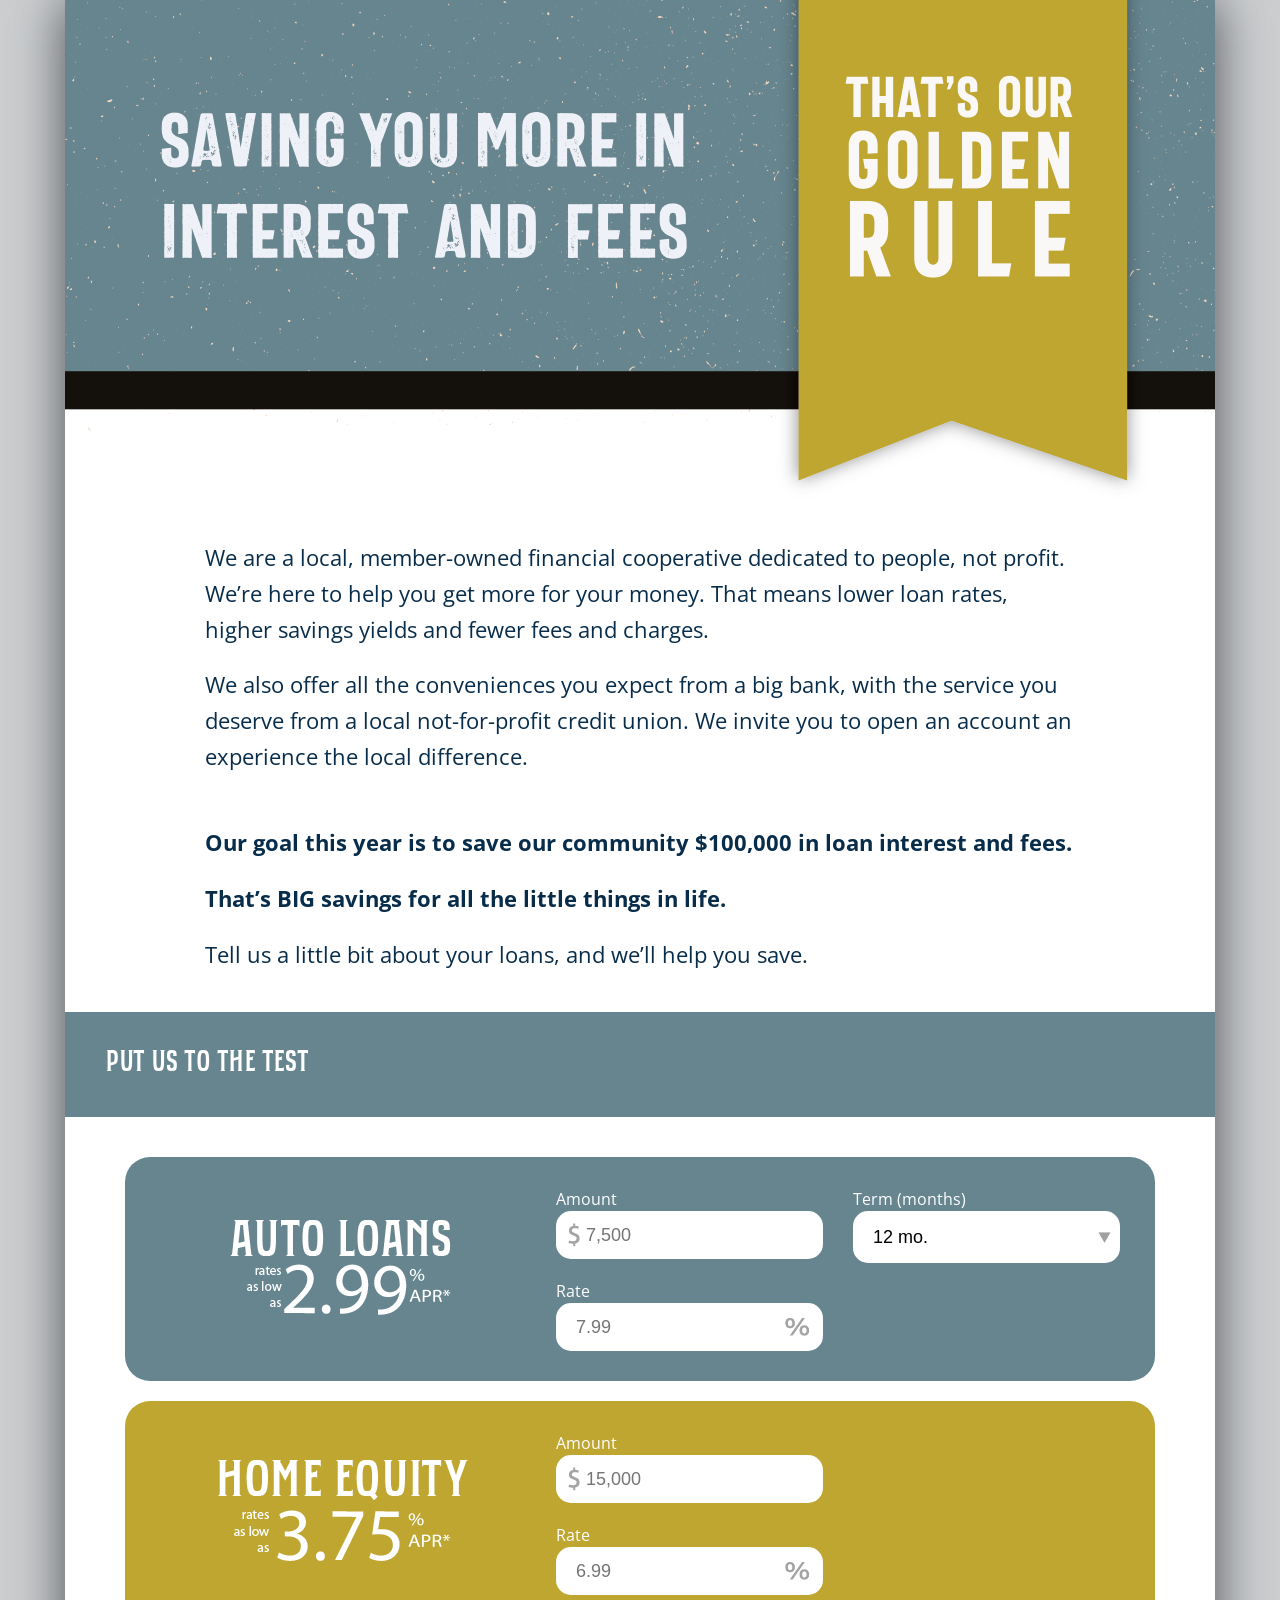
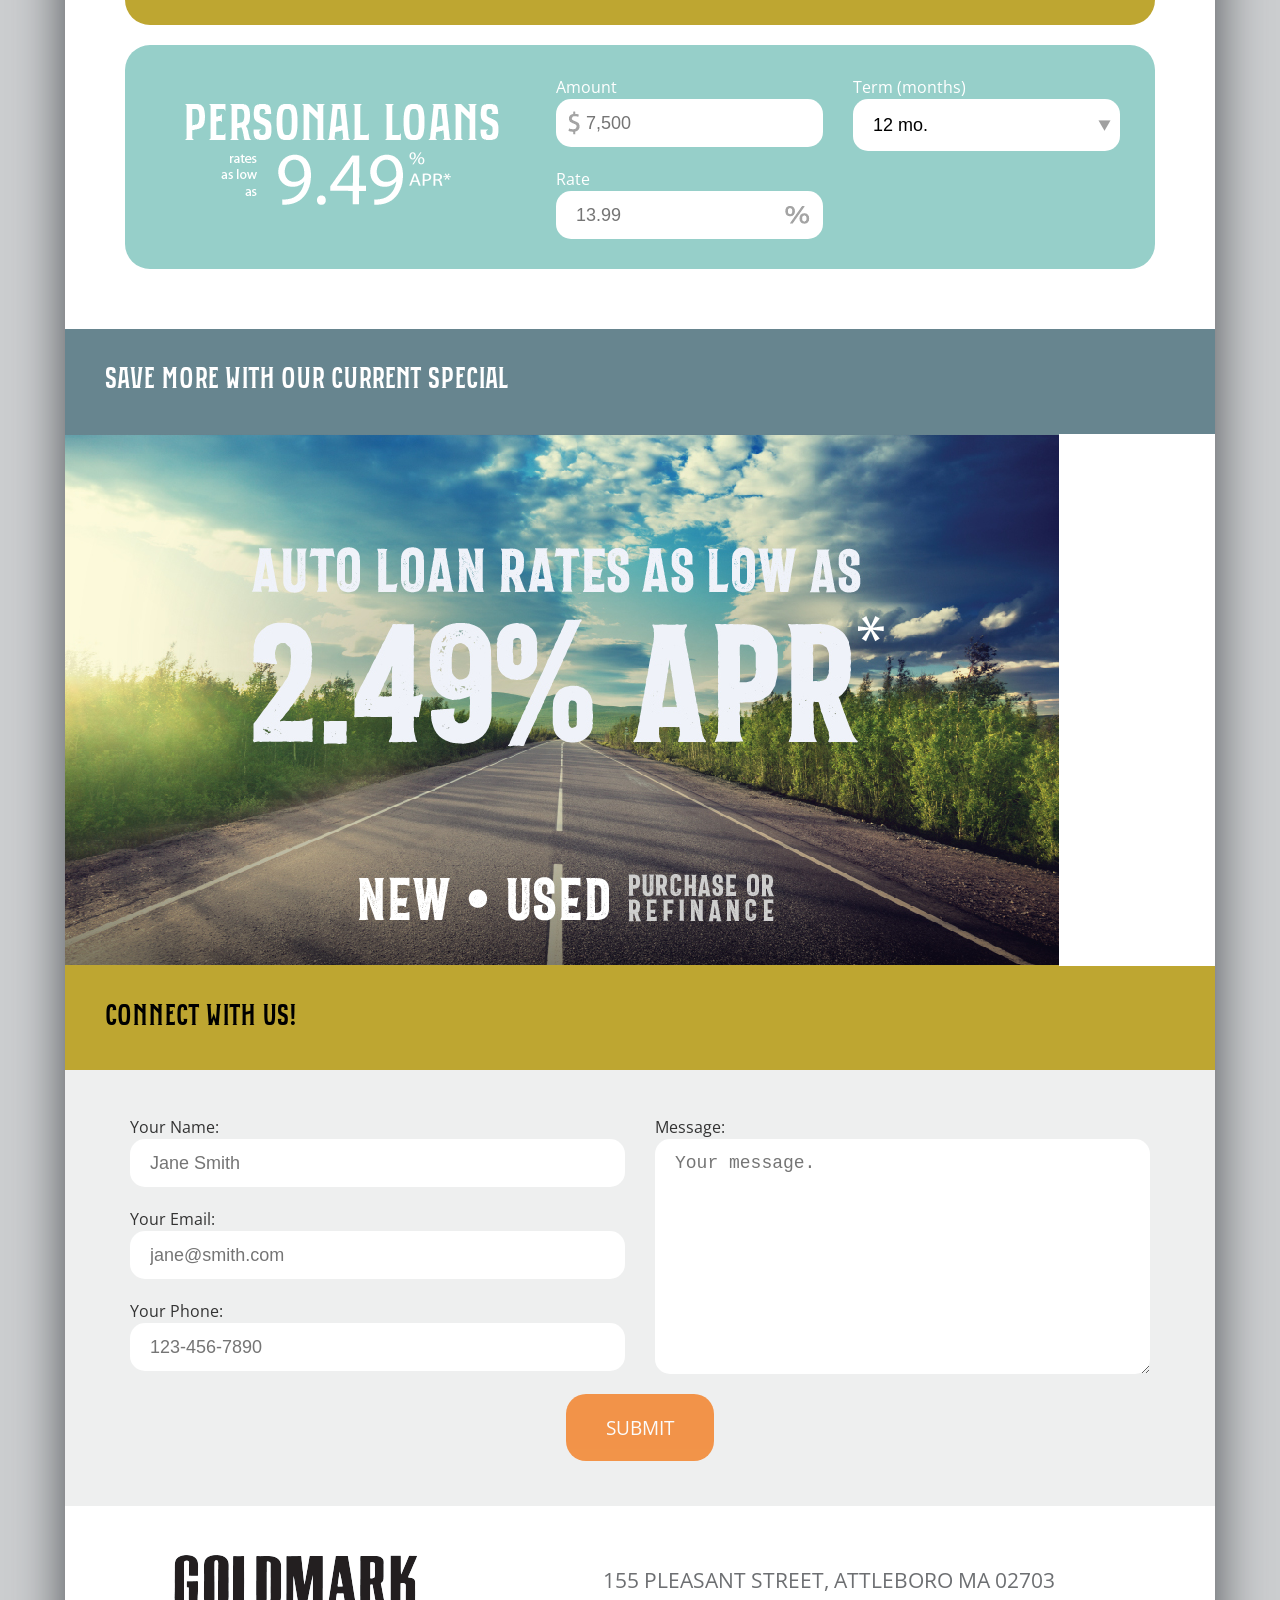
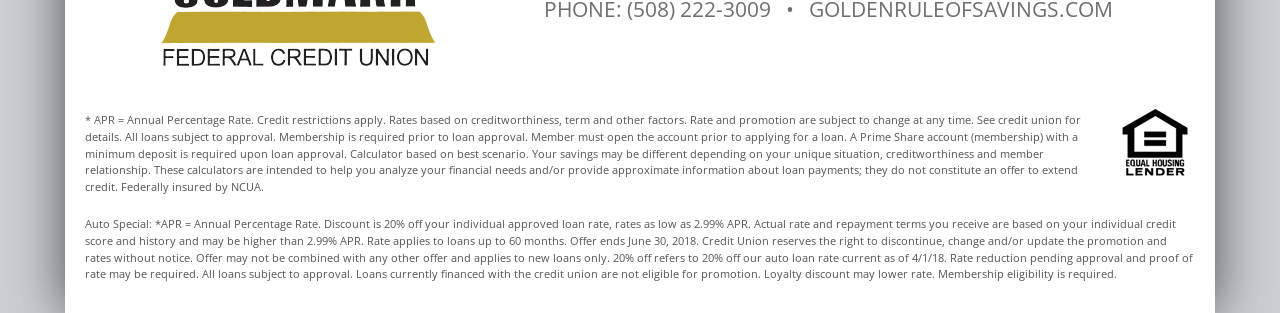
==== commit 6b2e45be: "Swap in the new promotion image for the new auto promo." ====
--- a/index.html
+++ b/index.html
@@ -112,7 +112,7 @@
 		<div class="bg-blue pad text-white"><h3>Save more with our current special</h3></div>
 
 		<div class="ad">
-			<img src="img/promo-20-percent.jpg" alt="Apply now for a Low-rate Debt Consolidation Loans! Click here for more information.">
+			<a href="https://www.goldmarkfcu.com/"><img src="img/promo-auto.jpg" alt="Apply now for a Low-rate Debt Consolidation Loans! Click here for more information."></a>
 		</div>
 				
 		<div class="bg-gold pad text-black"><h3>Connect with us!</h3></div>
--- a/css/main.css
+++ b/css/main.css
@@ -1 +1 @@
-@import url(http://fonts.googleapis.com/css?family=Open+Sans:400italic,700italic,400,400,700);html,body,div,span,applet,object,iframe,h1,h2,h3,h4,h5,h6,p,blockquote,pre,a,abbr,acronym,address,big,cite,code,del,dfn,em,font,img,ins,kbd,q,s,samp,small,strike,strong,sub,sup,tt,var,dl,dt,dd,ol,ul,li,fieldset,form,label,legend,table,caption,tbody,tfoot,thead,tr,th,td{margin:0;padding:0;border:0;outline:0;font-weight:inherit;font-style:inherit;font-size:100%;font-family:inherit;vertical-align:baseline}:focus{outline:0}body{line-height:1;color:black;background:white}ol,ul{list-style:none}table{border-collapse:separate;border-spacing:0}caption,th,td{text-align:left;font-weight:normal}blockquote:before,blockquote:after,q:before,q:after{content:""}blockquote,q{quotes:"" ""}*,:before,:after{box-sizing:border-box}img,video,iframe{max-width:100%}@font-face{font-family:'Bartender';src:url("fonts/bartender.woff2") format("woff2"),url("fonts/bartender.woff") format("woff"),url("fonts/bartender.ttf") format("truetype");font-weight:normal;font-style:normal}.clearfix,.group{zoom:1}.clearfix:before,.clearfix:after,.group:before,.group:after{content:"";display:table}.clearfix,.clearfix:before,.clearfix:after,.group,.group:before,.group:after{clear:both}body{font-family:"Open Sans", sans-serif;font-weight:normal;font-size:85%;line-height:1.5em;color:#333}@media only screen and (min-width: 1024px){body{font-size:100%}}a{color:#03111d;text-decoration:none}a:hover{color:#082d4b}a.no-dots{border-bottom:0}h1,h2,h3,h4,h5,h6,p{margin:0;padding:10px 0}h1{font-size:2.4em;font-family:"Bartender", sans-serif}h2{font-size:2em;line-height:1.1em;font-family:"Bartender", sans-serif}h3{font-size:1.8em;line-height:1.2em;font-family:"Bartender", sans-serif;text-transform:uppercase}h4{font-size:1.6em;line-height:1.3em}strong{font-family:"Open Sans", sans-serif;font-weight:700}input[type=text],select,textarea{display:block;width:100%;padding:14px 20px;border:0;font-size:18px;line-height:20px;border-radius:15px;-webkit-appearance:none;background:white}input[type=text].amount,select.amount,textarea.amount{background:#fff url("[data-uri]") left center no-repeat;padding:14px 0 14px 30px}input[type=text].percent,select.percent,textarea.percent{background:#fff url("[data-uri]") right center no-repeat}select{background:#fff url([data-uri]) right center no-repeat;padding:16px 20px;width:100%}textarea{height:235px}@media only screen and (min-width: 768px){.sixty,.fifty,.fourty,.half,.third,.quarter,.three-quarter,.third,.eighty,.twenty,.two-third{float:left}.sixty{width:58%;margin-right:4%}.fourty{width:38%}.quarter{width:23%;margin:0 1% 0 0}.three-quarter{width:73%;margin:0 1.5%}.third{width:33.3%;padding:0 15px}.fifty{width:50%;padding:0 15px}.eighty{width:80%;padding:0 15px}.twenty{width:20%;padding:0 15px}.two-third{width:66%;padding:0 15px}.half{width:50%;padding:0 15px}}.text-center{text-align:center}body{background:#ccced0}.bg-container{background:white;box-shadow:0 0 50px #4b4e52}header{text-align:center}header img{display:block;margin:0 auto}.wrap{max-width:1150px;margin:0 auto;position:relative;zoom:1}.wrap:before,.wrap:after{content:"";display:table}.wrap,.wrap:before,.wrap:after{clear:both}.bg-navy{background:#082d4b}.bg-purple{background:#4162ac}.bg-teal{background:#27bdc0}.bg-sky{background:#96cfc9}.bg-gold{background:#bea631}.bg-red{background:#d42027}.bg-lime{background:#a8c538}.bg-forest{background:rgba(0,104,66,0.1)}.bg-black{background:#231f20}.bg-seafoam{background:#2bbfcc}.bg-blue{background:#67858f}.bg-black{background:#231f20}.bg-grey-lighter{background:#eeefef}.bg-grey-light{background:#939598}.bg-grey-dark{background:#414042}.bg-orange{background:#f47d20}.text-navy{color:#082d4b}.text-purple{color:#4162ac}.text-teal{color:#27bdc0}.text-sky{color:#96cfc9}.text-gold{color:#bea631}.text-red{color:#d42027}.text-lime{color:#a8c538}.text-forest{color:#006842}.text-black{color:#231f20}.text-seafoam{color:#2bbfcc}.text-blue{color:#67858f}.text-black{color:#231f20}.text-grey-light{color:#939598}.text-grey-dark{color:#414042}.text-orange{color:#f47d20}.text-white{color:white}.text-black{color:black}.pad{padding:20px}.intro{zoom:1;padding:20px;color:#082d4b;font-size:1.4em;line-height:1.6em}.intro:before,.intro:after{content:"";display:table}.intro,.intro:before,.intro:after{clear:both}@media only screen and (min-width: 768px){.intro{padding:10px 50px}}@media only screen and (min-width: 1024px){.intro{padding:20px 100px}}@media only screen and (min-width: 1150px){.intro{padding:30px 140px}}.intro .btn{width:100%;white-space:nowrap;text-align:center;padding:10px 0}@media only screen and (min-width: 1024px){.intro .btn{width:300px}}@media only screen and (min-width: 768px){.intro .btn{padding:20px 0}}@media only screen and (min-width: 500px){.savings-thermometer{float:right;margin:0 0 10px 10px}}@media only screen and (min-width: 768px){.savings-thermometer{margin:0 0 15px 15px}}@media only screen and (min-width: 860px){.savings-thermometer{margin:0 0 25px 25px}}.columns{padding:0}@media only screen and (min-width: 768px){.columns{padding:10px 20px}}@media only screen and (min-width: 1024px){.calculators{padding:20px}}@media only screen and (min-width: 1150px){.calculators{padding:30px 40px}}.calculators .calculator{padding:20px;color:white;position:relative}.calculators .calculator .third.first{text-align:center}@media only screen and (min-width: 768px){.calculators .calculator{margin:0 0 20px;border-radius:25px;padding:20px}.calculators .calculator .third{width:30%}.calculators .calculator .third.first{width:40%}.calculators .calculator .third.first img{margin-top:20px}}@media only screen and (min-width: 768px){.calculators .calculator.credit,.calculators .calculator.loan-auto,.calculators .calculator.loan-personal{position:relative;padding:20px}}.calculators .calculator .rate-display{zoom:1;padding-bottom:20px}.calculators .calculator .rate-display:before,.calculators .calculator .rate-display:after{content:"";display:table}.calculators .calculator .rate-display,.calculators .calculator .rate-display:before,.calculators .calculator .rate-display:after{clear:both}.calculators .calculator .rate-display .start{display:block;text-align:center;font-size:1.2em;padding:0 0 10px 0}.calculators .calculator .rate-display h2,.calculators .calculator .rate-display .end{float:left;font-family:"Bartender", sans-serif}.calculators .calculator .rate-display h2{width:60%;font-size:60px;line-height:1.2em;padding:0 10px 0 0;text-align:right}@media only screen and (min-width: 768px){.calculators .calculator .rate-display h2{width:78%}}.calculators .calculator .rate-display .end{width:30%;font-size:17px;line-height:1.2em}.calculators .calculator .rate-display .end span{font-size:30px}@media only screen and (min-width: 768px){.calculators .calculator .rate-display .end{width:22%}}.calculators .calculator .result{font-family:"Open Sans", sans-serif;font-weight:700;font-size:1.8em;line-height:1.2em;text-align:center;padding:15px 0 0}.calculators .calculator .result strong{display:block}@media only screen and (min-width: 768px){.calculators .calculator.home .result{padding-top:115px}}.ad img{display:block}.contact{padding:20px}@media only screen and (min-width: 768px){.contact{padding:30px}}@media only screen and (min-width: 960px){.contact{padding:35px 50px}}.error{font-family:"Open Sans", sans-serif;font-weight:700;padding:10px 15px;background:#d42027;color:white;border-radius:8px;display:none}.footer-bar{background:#082d4b;color:white;padding:20px;text-align:center;text-transform:uppercase;font-size:1.5em;line-height:1.5em;font-weight:300}.footer-bar strong{font-size:2.2em;line-height:1.7em}.footer-logo{text-align:center;padding:40px 20px 20px}.footer-logo .sixty{font-size:1.3em;line-height:1.4em;text-transform:uppercase;color:#6d6f72}@media only screen and (min-width: 768px){.footer-logo .sixty{padding:20px 0}}.btn{font-family:"Open Sans", sans-serif;font-weight:normal;display:inline-block;padding:10px 15px;background:#f47d20;color:white;text-transform:uppercase;font-size:1.2em;transition:400ms opacity ease-in-out;opacity:.8;border:0;cursor:pointer;border-radius:20px}@media only screen and (min-width: 768px){.btn{padding:20px 40px}}.btn:hover{opacity:1;color:white}.fineprint{padding:20px;font-size:.7em;line-height:1.5em;color:#555}.fineprint img{float:right;margin:0 0 15px 15px}
+@import url(http://fonts.googleapis.com/css?family=Open+Sans:400italic,700italic,400,400,700);html,body,div,span,applet,object,iframe,h1,h2,h3,h4,h5,h6,p,blockquote,pre,a,abbr,acronym,address,big,cite,code,del,dfn,em,font,img,ins,kbd,q,s,samp,small,strike,strong,sub,sup,tt,var,dl,dt,dd,ol,ul,li,fieldset,form,label,legend,table,caption,tbody,tfoot,thead,tr,th,td{margin:0;padding:0;border:0;outline:0;font-weight:inherit;font-style:inherit;font-size:100%;font-family:inherit;vertical-align:baseline}:focus{outline:0}body{line-height:1;color:black;background:white}ol,ul{list-style:none}table{border-collapse:separate;border-spacing:0}caption,th,td{text-align:left;font-weight:normal}blockquote:before,blockquote:after,q:before,q:after{content:""}blockquote,q{quotes:"" ""}*,:before,:after{box-sizing:border-box}img,video,iframe{max-width:100%}@font-face{font-family:'Bartender';src:url("fonts/bartender.woff2") format("woff2"),url("fonts/bartender.woff") format("woff"),url("fonts/bartender.ttf") format("truetype");font-weight:normal;font-style:normal}.clearfix,.group{zoom:1}.clearfix:before,.clearfix:after,.group:before,.group:after{content:"";display:table}.clearfix,.clearfix:before,.clearfix:after,.group,.group:before,.group:after{clear:both}body{font-family:"Open Sans", sans-serif;font-weight:normal;font-size:85%;line-height:1.5em;color:#333}@media only screen and (min-width: 1024px){body{font-size:100%}}a{color:#03111d;text-decoration:none}a:hover{color:#082d4b}a.no-dots{border-bottom:0}h1,h2,h3,h4,h5,h6,p{margin:0;padding:10px 0}h1{font-size:2.4em;font-family:"Bartender", sans-serif}h2{font-size:2em;line-height:1.1em;font-family:"Bartender", sans-serif}h3{font-size:1.8em;line-height:1.2em;font-family:"Bartender", sans-serif;text-transform:uppercase}h4{font-size:1.6em;line-height:1.3em}strong{font-family:"Open Sans", sans-serif;font-weight:700}input[type=text],select,textarea{display:block;width:100%;padding:14px 20px;border:0;font-size:18px;line-height:20px;border-radius:15px;-webkit-appearance:none;background:white}input[type=text].amount,select.amount,textarea.amount{background:#fff url("[data-uri]") left center no-repeat;padding:14px 0 14px 30px}input[type=text].percent,select.percent,textarea.percent{background:#fff url("[data-uri]") right center no-repeat}select{background:#fff url([data-uri]) right center no-repeat;padding:16px 20px;width:100%}textarea{height:235px}@media only screen and (min-width: 768px){.sixty,.fifty,.fourty,.half,.third,.quarter,.three-quarter,.third,.eighty,.twenty,.two-third{float:left}.sixty{width:58%;margin-right:4%}.fourty{width:38%}.quarter{width:23%;margin:0 1% 0 0}.three-quarter{width:73%;margin:0 1.5%}.third{width:33.3%;padding:0 15px}.fifty{width:50%;padding:0 15px}.eighty{width:80%;padding:0 15px}.twenty{width:20%;padding:0 15px}.two-third{width:66%;padding:0 15px}.half{width:50%;padding:0 15px}}.text-center{text-align:center}body{background:#ccced0}.bg-container{background:white;box-shadow:0 0 50px #4b4e52}header{text-align:center}header img{display:block;margin:0 auto}.wrap{max-width:1150px;margin:0 auto;position:relative;zoom:1}.wrap:before,.wrap:after{content:"";display:table}.wrap,.wrap:before,.wrap:after{clear:both}.bg-navy{background:#082d4b}.bg-purple{background:#4162ac}.bg-teal{background:#27bdc0}.bg-sky{background:#96cfc9}.bg-gold{background:#bea631}.bg-red{background:#d42027}.bg-lime{background:#a8c538}.bg-forest{background:rgba(0,104,66,0.1)}.bg-black{background:#231f20}.bg-seafoam{background:#2bbfcc}.bg-blue{background:#67858f}.bg-black{background:#231f20}.bg-grey-lighter{background:#eeefef}.bg-grey-light{background:#939598}.bg-grey-dark{background:#414042}.bg-orange{background:#f47d20}.text-navy{color:#082d4b}.text-purple{color:#4162ac}.text-teal{color:#27bdc0}.text-sky{color:#96cfc9}.text-gold{color:#bea631}.text-red{color:#d42027}.text-lime{color:#a8c538}.text-forest{color:#006842}.text-black{color:#231f20}.text-seafoam{color:#2bbfcc}.text-blue{color:#67858f}.text-black{color:#231f20}.text-grey-light{color:#939598}.text-grey-dark{color:#414042}.text-orange{color:#f47d20}.text-white{color:white}.text-black{color:black}.pad{padding:20px}@media only screen and (min-width: 768px){.pad{padding:25px 40px}}.intro{zoom:1;padding:20px;color:#082d4b;font-size:1.4em;line-height:1.6em}.intro:before,.intro:after{content:"";display:table}.intro,.intro:before,.intro:after{clear:both}@media only screen and (min-width: 768px){.intro{padding:10px 50px}}@media only screen and (min-width: 1024px){.intro{padding:20px 100px}}@media only screen and (min-width: 1150px){.intro{padding:30px 140px}}.intro .btn{width:100%;white-space:nowrap;text-align:center;padding:10px 0}@media only screen and (min-width: 1024px){.intro .btn{width:300px}}@media only screen and (min-width: 768px){.intro .btn{padding:20px 0}}@media only screen and (min-width: 500px){.savings-thermometer{float:right;margin:0 0 10px 10px}}@media only screen and (min-width: 768px){.savings-thermometer{margin:0 0 15px 15px}}@media only screen and (min-width: 860px){.savings-thermometer{margin:0 0 25px 25px}}.columns{padding:0}@media only screen and (min-width: 768px){.columns{padding:10px 20px}}@media only screen and (min-width: 1024px){.calculators{padding:20px}}@media only screen and (min-width: 1150px){.calculators{padding:30px 40px}}.calculators .calculator{padding:20px;color:white;position:relative}.calculators .calculator .third.first{text-align:center}@media only screen and (min-width: 768px){.calculators .calculator{margin:0 0 20px;border-radius:25px;padding:20px}.calculators .calculator .third{width:30%}.calculators .calculator .third.first{width:40%}.calculators .calculator .third.first img{margin-top:20px}}@media only screen and (min-width: 768px){.calculators .calculator.credit,.calculators .calculator.loan-auto,.calculators .calculator.loan-personal{position:relative;padding:20px}}.calculators .calculator .rate-display{zoom:1;padding-bottom:20px}.calculators .calculator .rate-display:before,.calculators .calculator .rate-display:after{content:"";display:table}.calculators .calculator .rate-display,.calculators .calculator .rate-display:before,.calculators .calculator .rate-display:after{clear:both}.calculators .calculator .rate-display .start{display:block;text-align:center;font-size:1.2em;padding:0 0 10px 0}.calculators .calculator .rate-display h2,.calculators .calculator .rate-display .end{float:left;font-family:"Bartender", sans-serif}.calculators .calculator .rate-display h2{width:60%;font-size:60px;line-height:1.2em;padding:0 10px 0 0;text-align:right}@media only screen and (min-width: 768px){.calculators .calculator .rate-display h2{width:78%}}.calculators .calculator .rate-display .end{width:30%;font-size:17px;line-height:1.2em}.calculators .calculator .rate-display .end span{font-size:30px}@media only screen and (min-width: 768px){.calculators .calculator .rate-display .end{width:22%}}.calculators .calculator .result{font-family:"Open Sans", sans-serif;font-weight:700;font-size:1.8em;line-height:1.2em;text-align:center;padding:15px 0 0}.calculators .calculator .result strong{display:block}@media only screen and (min-width: 768px){.calculators .calculator.home .result{padding-top:115px}}.ad img{display:block}.contact{padding:20px}@media only screen and (min-width: 768px){.contact{padding:30px}}@media only screen and (min-width: 960px){.contact{padding:35px 50px}}.error{font-family:"Open Sans", sans-serif;font-weight:700;padding:10px 15px;background:#d42027;color:white;border-radius:8px;display:none}.footer-bar{background:#082d4b;color:white;padding:20px;text-align:center;text-transform:uppercase;font-size:1.5em;line-height:1.5em;font-weight:300}.footer-bar strong{font-size:2.2em;line-height:1.7em}.footer-logo{text-align:center;padding:40px 20px 20px}.footer-logo .sixty{font-size:1.3em;line-height:1.4em;text-transform:uppercase;color:#6d6f72}@media only screen and (min-width: 768px){.footer-logo .sixty{padding:20px 0}}.btn{font-family:"Open Sans", sans-serif;font-weight:normal;display:inline-block;padding:10px 15px;background:#f47d20;color:white;text-transform:uppercase;font-size:1.2em;transition:400ms opacity ease-in-out;opacity:.8;border:0;cursor:pointer;border-radius:20px}@media only screen and (min-width: 768px){.btn{padding:20px 40px}}.btn:hover{opacity:1;color:white}.fineprint{padding:20px;font-size:.7em;line-height:1.5em;color:#555}.fineprint img{float:right;margin:0 0 15px 15px}
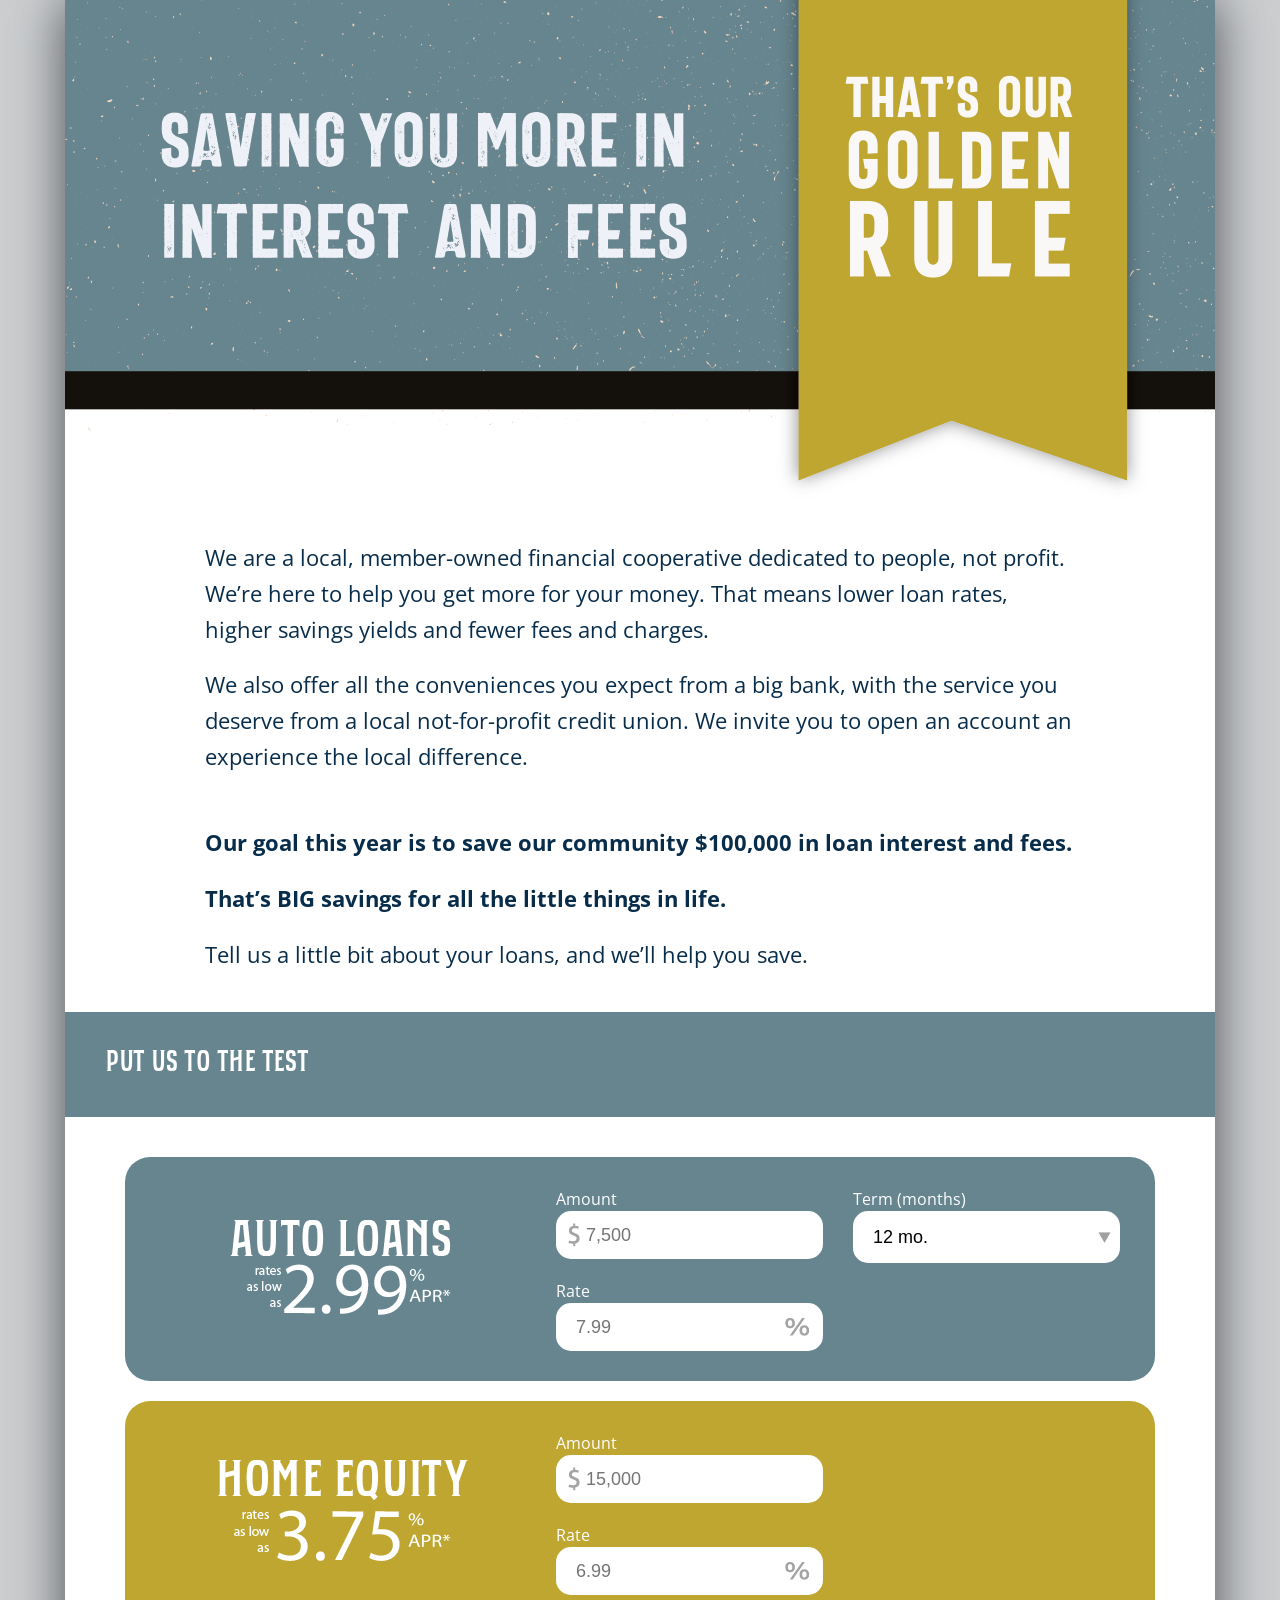
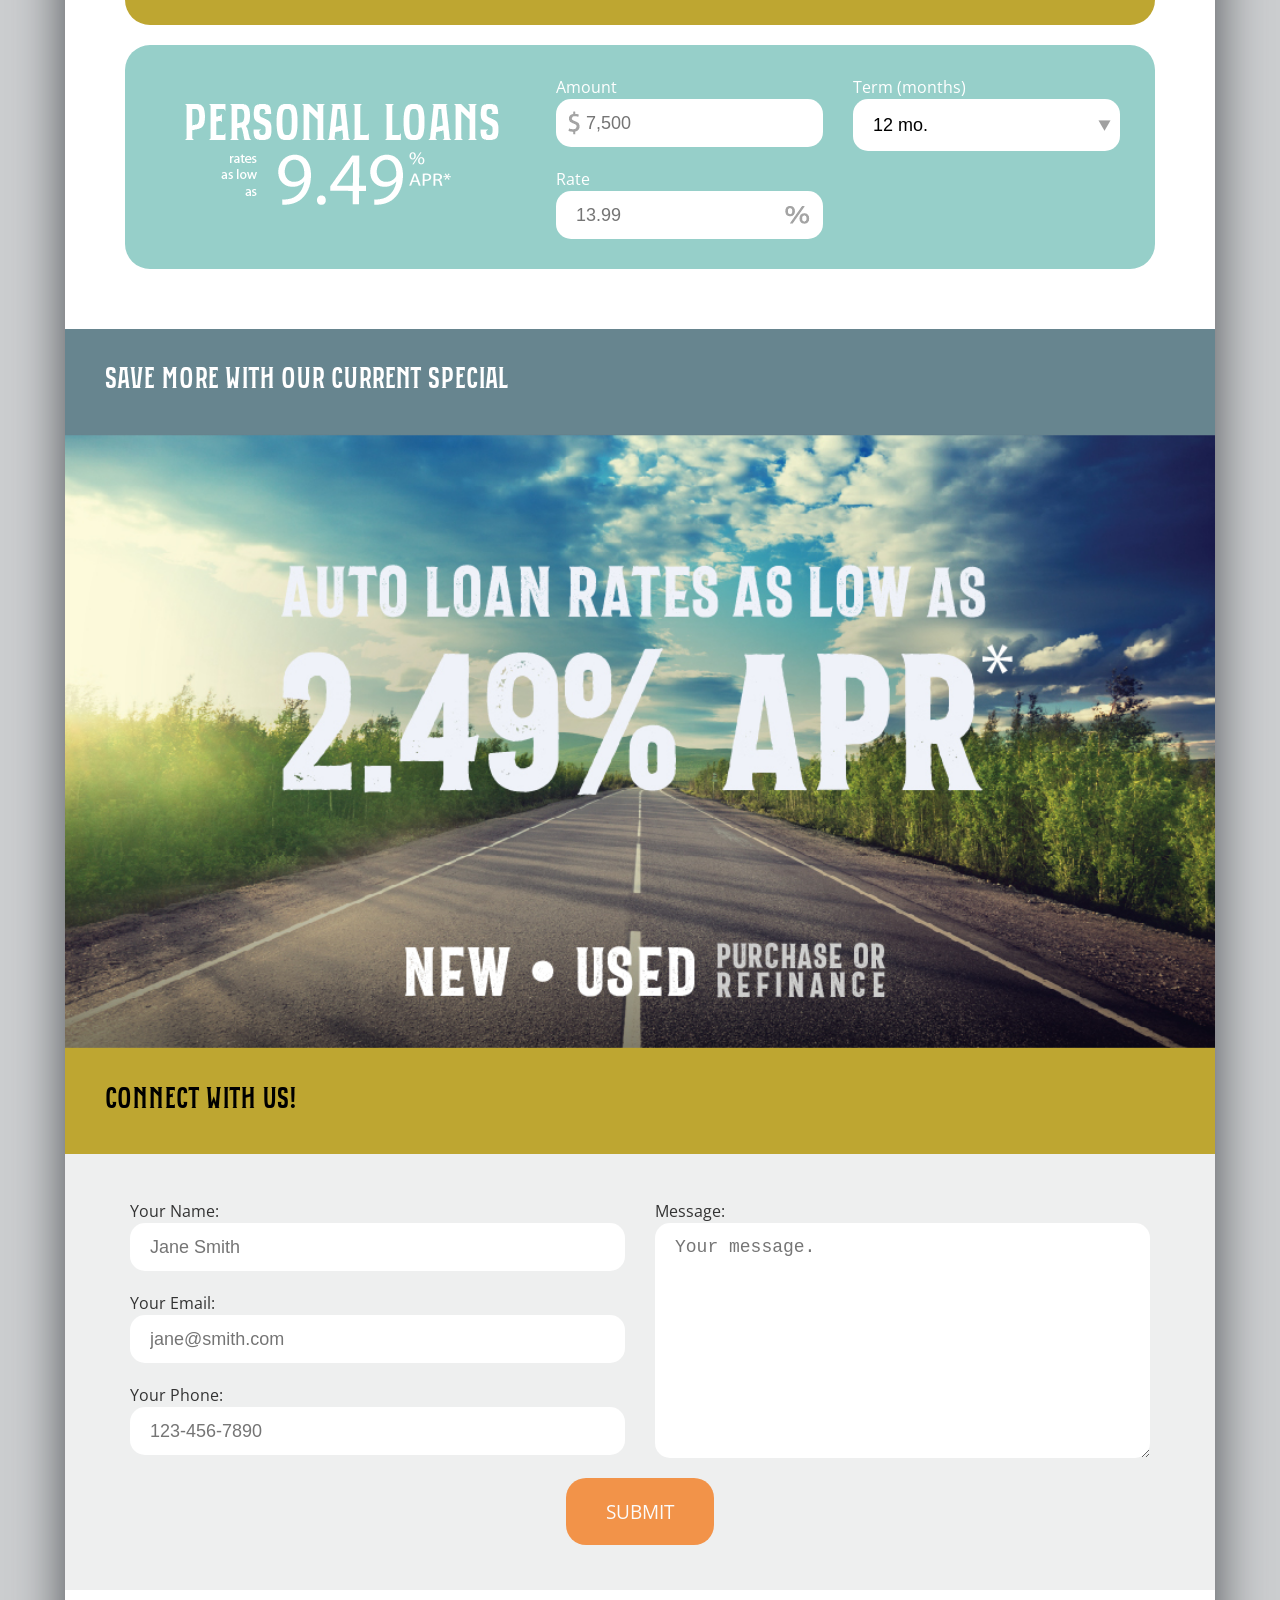
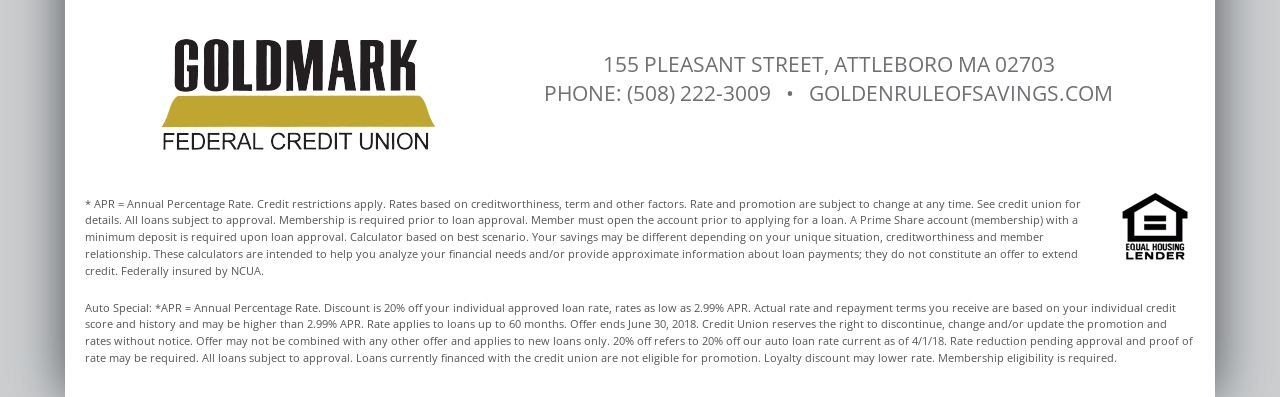
==== commit 899ca884: "Bump CSS version to force cache break." ====
--- a/index.html
+++ b/index.html
@@ -3,7 +3,7 @@
 <head>
 	<title>The Golden Rule | Goldmark Federal Credit Union</title>
 	<meta charset="utf-8">
-	<link rel="stylesheet" href="css/main.css">
+	<link rel="stylesheet" href="css/main.css?v=1">
 	<script src="js/respond.js"></script>
 	<meta name="viewport" content="width=device-width, initial-scale=1">
 	<!-- Global site tag (gtag.js) - Google Analytics -->
--- a/css/main.css
+++ b/css/main.css
@@ -1 +1 @@
-@import url(http://fonts.googleapis.com/css?family=Open+Sans:400italic,700italic,400,400,700);html,body,div,span,applet,object,iframe,h1,h2,h3,h4,h5,h6,p,blockquote,pre,a,abbr,acronym,address,big,cite,code,del,dfn,em,font,img,ins,kbd,q,s,samp,small,strike,strong,sub,sup,tt,var,dl,dt,dd,ol,ul,li,fieldset,form,label,legend,table,caption,tbody,tfoot,thead,tr,th,td{margin:0;padding:0;border:0;outline:0;font-weight:inherit;font-style:inherit;font-size:100%;font-family:inherit;vertical-align:baseline}:focus{outline:0}body{line-height:1;color:black;background:white}ol,ul{list-style:none}table{border-collapse:separate;border-spacing:0}caption,th,td{text-align:left;font-weight:normal}blockquote:before,blockquote:after,q:before,q:after{content:""}blockquote,q{quotes:"" ""}*,:before,:after{box-sizing:border-box}img,video,iframe{max-width:100%}@font-face{font-family:'Bartender';src:url("fonts/bartender.woff2") format("woff2"),url("fonts/bartender.woff") format("woff"),url("fonts/bartender.ttf") format("truetype");font-weight:normal;font-style:normal}.clearfix,.group{zoom:1}.clearfix:before,.clearfix:after,.group:before,.group:after{content:"";display:table}.clearfix,.clearfix:before,.clearfix:after,.group,.group:before,.group:after{clear:both}body{font-family:"Open Sans", sans-serif;font-weight:normal;font-size:85%;line-height:1.5em;color:#333}@media only screen and (min-width: 1024px){body{font-size:100%}}a{color:#03111d;text-decoration:none}a:hover{color:#082d4b}a.no-dots{border-bottom:0}h1,h2,h3,h4,h5,h6,p{margin:0;padding:10px 0}h1{font-size:2.4em;font-family:"Bartender", sans-serif}h2{font-size:2em;line-height:1.1em;font-family:"Bartender", sans-serif}h3{font-size:1.8em;line-height:1.2em;font-family:"Bartender", sans-serif;text-transform:uppercase}h4{font-size:1.6em;line-height:1.3em}strong{font-family:"Open Sans", sans-serif;font-weight:700}input[type=text],select,textarea{display:block;width:100%;padding:14px 20px;border:0;font-size:18px;line-height:20px;border-radius:15px;-webkit-appearance:none;background:white}input[type=text].amount,select.amount,textarea.amount{background:#fff url("[data-uri]") left center no-repeat;padding:14px 0 14px 30px}input[type=text].percent,select.percent,textarea.percent{background:#fff url("[data-uri]") right center no-repeat}select{background:#fff url([data-uri]) right center no-repeat;padding:16px 20px;width:100%}textarea{height:235px}@media only screen and (min-width: 768px){.sixty,.fifty,.fourty,.half,.third,.quarter,.three-quarter,.third,.eighty,.twenty,.two-third{float:left}.sixty{width:58%;margin-right:4%}.fourty{width:38%}.quarter{width:23%;margin:0 1% 0 0}.three-quarter{width:73%;margin:0 1.5%}.third{width:33.3%;padding:0 15px}.fifty{width:50%;padding:0 15px}.eighty{width:80%;padding:0 15px}.twenty{width:20%;padding:0 15px}.two-third{width:66%;padding:0 15px}.half{width:50%;padding:0 15px}}.text-center{text-align:center}body{background:#ccced0}.bg-container{background:white;box-shadow:0 0 50px #4b4e52}header{text-align:center}header img{display:block;margin:0 auto}.wrap{max-width:1150px;margin:0 auto;position:relative;zoom:1}.wrap:before,.wrap:after{content:"";display:table}.wrap,.wrap:before,.wrap:after{clear:both}.bg-navy{background:#082d4b}.bg-purple{background:#4162ac}.bg-teal{background:#27bdc0}.bg-sky{background:#96cfc9}.bg-gold{background:#bea631}.bg-red{background:#d42027}.bg-lime{background:#a8c538}.bg-forest{background:rgba(0,104,66,0.1)}.bg-black{background:#231f20}.bg-seafoam{background:#2bbfcc}.bg-blue{background:#67858f}.bg-black{background:#231f20}.bg-grey-lighter{background:#eeefef}.bg-grey-light{background:#939598}.bg-grey-dark{background:#414042}.bg-orange{background:#f47d20}.text-navy{color:#082d4b}.text-purple{color:#4162ac}.text-teal{color:#27bdc0}.text-sky{color:#96cfc9}.text-gold{color:#bea631}.text-red{color:#d42027}.text-lime{color:#a8c538}.text-forest{color:#006842}.text-black{color:#231f20}.text-seafoam{color:#2bbfcc}.text-blue{color:#67858f}.text-black{color:#231f20}.text-grey-light{color:#939598}.text-grey-dark{color:#414042}.text-orange{color:#f47d20}.text-white{color:white}.text-black{color:black}.pad{padding:20px}@media only screen and (min-width: 768px){.pad{padding:25px 40px}}.intro{zoom:1;padding:20px;color:#082d4b;font-size:1.4em;line-height:1.6em}.intro:before,.intro:after{content:"";display:table}.intro,.intro:before,.intro:after{clear:both}@media only screen and (min-width: 768px){.intro{padding:10px 50px}}@media only screen and (min-width: 1024px){.intro{padding:20px 100px}}@media only screen and (min-width: 1150px){.intro{padding:30px 140px}}.intro .btn{width:100%;white-space:nowrap;text-align:center;padding:10px 0}@media only screen and (min-width: 1024px){.intro .btn{width:300px}}@media only screen and (min-width: 768px){.intro .btn{padding:20px 0}}@media only screen and (min-width: 500px){.savings-thermometer{float:right;margin:0 0 10px 10px}}@media only screen and (min-width: 768px){.savings-thermometer{margin:0 0 15px 15px}}@media only screen and (min-width: 860px){.savings-thermometer{margin:0 0 25px 25px}}.columns{padding:0}@media only screen and (min-width: 768px){.columns{padding:10px 20px}}@media only screen and (min-width: 1024px){.calculators{padding:20px}}@media only screen and (min-width: 1150px){.calculators{padding:30px 40px}}.calculators .calculator{padding:20px;color:white;position:relative}.calculators .calculator .third.first{text-align:center}@media only screen and (min-width: 768px){.calculators .calculator{margin:0 0 20px;border-radius:25px;padding:20px}.calculators .calculator .third{width:30%}.calculators .calculator .third.first{width:40%}.calculators .calculator .third.first img{margin-top:20px}}@media only screen and (min-width: 768px){.calculators .calculator.credit,.calculators .calculator.loan-auto,.calculators .calculator.loan-personal{position:relative;padding:20px}}.calculators .calculator .rate-display{zoom:1;padding-bottom:20px}.calculators .calculator .rate-display:before,.calculators .calculator .rate-display:after{content:"";display:table}.calculators .calculator .rate-display,.calculators .calculator .rate-display:before,.calculators .calculator .rate-display:after{clear:both}.calculators .calculator .rate-display .start{display:block;text-align:center;font-size:1.2em;padding:0 0 10px 0}.calculators .calculator .rate-display h2,.calculators .calculator .rate-display .end{float:left;font-family:"Bartender", sans-serif}.calculators .calculator .rate-display h2{width:60%;font-size:60px;line-height:1.2em;padding:0 10px 0 0;text-align:right}@media only screen and (min-width: 768px){.calculators .calculator .rate-display h2{width:78%}}.calculators .calculator .rate-display .end{width:30%;font-size:17px;line-height:1.2em}.calculators .calculator .rate-display .end span{font-size:30px}@media only screen and (min-width: 768px){.calculators .calculator .rate-display .end{width:22%}}.calculators .calculator .result{font-family:"Open Sans", sans-serif;font-weight:700;font-size:1.8em;line-height:1.2em;text-align:center;padding:15px 0 0}.calculators .calculator .result strong{display:block}@media only screen and (min-width: 768px){.calculators .calculator.home .result{padding-top:115px}}.ad img{display:block}.contact{padding:20px}@media only screen and (min-width: 768px){.contact{padding:30px}}@media only screen and (min-width: 960px){.contact{padding:35px 50px}}.error{font-family:"Open Sans", sans-serif;font-weight:700;padding:10px 15px;background:#d42027;color:white;border-radius:8px;display:none}.footer-bar{background:#082d4b;color:white;padding:20px;text-align:center;text-transform:uppercase;font-size:1.5em;line-height:1.5em;font-weight:300}.footer-bar strong{font-size:2.2em;line-height:1.7em}.footer-logo{text-align:center;padding:40px 20px 20px}.footer-logo .sixty{font-size:1.3em;line-height:1.4em;text-transform:uppercase;color:#6d6f72}@media only screen and (min-width: 768px){.footer-logo .sixty{padding:20px 0}}.btn{font-family:"Open Sans", sans-serif;font-weight:normal;display:inline-block;padding:10px 15px;background:#f47d20;color:white;text-transform:uppercase;font-size:1.2em;transition:400ms opacity ease-in-out;opacity:.8;border:0;cursor:pointer;border-radius:20px}@media only screen and (min-width: 768px){.btn{padding:20px 40px}}.btn:hover{opacity:1;color:white}.fineprint{padding:20px;font-size:.7em;line-height:1.5em;color:#555}.fineprint img{float:right;margin:0 0 15px 15px}
+@import url(http://fonts.googleapis.com/css?family=Open+Sans:400italic,700italic,400,400,700);html,body,div,span,applet,object,iframe,h1,h2,h3,h4,h5,h6,p,blockquote,pre,a,abbr,acronym,address,big,cite,code,del,dfn,em,font,img,ins,kbd,q,s,samp,small,strike,strong,sub,sup,tt,var,dl,dt,dd,ol,ul,li,fieldset,form,label,legend,table,caption,tbody,tfoot,thead,tr,th,td{margin:0;padding:0;border:0;outline:0;font-weight:inherit;font-style:inherit;font-size:100%;font-family:inherit;vertical-align:baseline}:focus{outline:0}body{line-height:1;color:black;background:white}ol,ul{list-style:none}table{border-collapse:separate;border-spacing:0}caption,th,td{text-align:left;font-weight:normal}blockquote:before,blockquote:after,q:before,q:after{content:""}blockquote,q{quotes:"" ""}*,:before,:after{box-sizing:border-box}img,video,iframe{max-width:100%}@font-face{font-family:'Bartender';src:url("fonts/bartender.woff2") format("woff2"),url("fonts/bartender.woff") format("woff"),url("fonts/bartender.ttf") format("truetype");font-weight:normal;font-style:normal}.clearfix,.group{zoom:1}.clearfix:before,.clearfix:after,.group:before,.group:after{content:"";display:table}.clearfix,.clearfix:before,.clearfix:after,.group,.group:before,.group:after{clear:both}body{font-family:"Open Sans", sans-serif;font-weight:normal;font-size:85%;line-height:1.5em;color:#333}@media only screen and (min-width: 1024px){body{font-size:100%}}a{color:#03111d;text-decoration:none}a:hover{color:#082d4b}a.no-dots{border-bottom:0}h1,h2,h3,h4,h5,h6,p{margin:0;padding:10px 0}h1{font-size:2.4em;font-family:"Bartender", sans-serif}h2{font-size:2em;line-height:1.1em;font-family:"Bartender", sans-serif}h3{font-size:1.8em;line-height:1.2em;font-family:"Bartender", sans-serif;text-transform:uppercase}h4{font-size:1.6em;line-height:1.3em}strong{font-family:"Open Sans", sans-serif;font-weight:700}input[type=text],select,textarea{display:block;width:100%;padding:14px 20px;border:0;font-size:18px;line-height:20px;border-radius:15px;-webkit-appearance:none;background:white}input[type=text].amount,select.amount,textarea.amount{background:#fff url("[data-uri]") left center no-repeat;padding:14px 0 14px 30px}input[type=text].percent,select.percent,textarea.percent{background:#fff url("[data-uri]") right center no-repeat}select{background:#fff url([data-uri]) right center no-repeat;padding:16px 20px;width:100%}textarea{height:235px}@media only screen and (min-width: 768px){.sixty,.fifty,.fourty,.half,.third,.quarter,.three-quarter,.third,.eighty,.twenty,.two-third{float:left}.sixty{width:58%;margin-right:4%}.fourty{width:38%}.quarter{width:23%;margin:0 1% 0 0}.three-quarter{width:73%;margin:0 1.5%}.third{width:33.3%;padding:0 15px}.fifty{width:50%;padding:0 15px}.eighty{width:80%;padding:0 15px}.twenty{width:20%;padding:0 15px}.two-third{width:66%;padding:0 15px}.half{width:50%;padding:0 15px}}.text-center{text-align:center}body{background:#ccced0}.bg-container{background:white;box-shadow:0 0 50px #4b4e52}header{text-align:center}header img{display:block;margin:0 auto}.wrap{max-width:1150px;margin:0 auto;position:relative;zoom:1}.wrap:before,.wrap:after{content:"";display:table}.wrap,.wrap:before,.wrap:after{clear:both}.bg-navy{background:#082d4b}.bg-purple{background:#4162ac}.bg-teal{background:#27bdc0}.bg-sky{background:#96cfc9}.bg-gold{background:#bea631}.bg-red{background:#d42027}.bg-lime{background:#a8c538}.bg-forest{background:rgba(0,104,66,0.1)}.bg-black{background:#231f20}.bg-seafoam{background:#2bbfcc}.bg-blue{background:#67858f}.bg-black{background:#231f20}.bg-grey-lighter{background:#eeefef}.bg-grey-light{background:#939598}.bg-grey-dark{background:#414042}.bg-orange{background:#f47d20}.text-navy{color:#082d4b}.text-purple{color:#4162ac}.text-teal{color:#27bdc0}.text-sky{color:#96cfc9}.text-gold{color:#bea631}.text-red{color:#d42027}.text-lime{color:#a8c538}.text-forest{color:#006842}.text-black{color:#231f20}.text-seafoam{color:#2bbfcc}.text-blue{color:#67858f}.text-black{color:#231f20}.text-grey-light{color:#939598}.text-grey-dark{color:#414042}.text-orange{color:#f47d20}.text-white{color:white}.text-black{color:black}.pad{padding:20px}@media only screen and (min-width: 768px){.pad{padding:25px 40px}}.intro{zoom:1;padding:20px;color:#082d4b;font-size:1.4em;line-height:1.6em}.intro:before,.intro:after{content:"";display:table}.intro,.intro:before,.intro:after{clear:both}@media only screen and (min-width: 768px){.intro{padding:10px 50px}}@media only screen and (min-width: 1024px){.intro{padding:20px 100px}}@media only screen and (min-width: 1150px){.intro{padding:30px 140px}}.intro .btn{width:100%;white-space:nowrap;text-align:center;padding:10px 0}@media only screen and (min-width: 1024px){.intro .btn{width:300px}}@media only screen and (min-width: 768px){.intro .btn{padding:20px 0}}@media only screen and (min-width: 500px){.savings-thermometer{float:right;margin:0 0 10px 10px}}@media only screen and (min-width: 768px){.savings-thermometer{margin:0 0 15px 15px}}@media only screen and (min-width: 860px){.savings-thermometer{margin:0 0 25px 25px}}.columns{padding:0}@media only screen and (min-width: 768px){.columns{padding:10px 20px}}@media only screen and (min-width: 1024px){.calculators{padding:20px}}@media only screen and (min-width: 1150px){.calculators{padding:30px 40px}}.calculators .calculator{padding:20px;color:white;position:relative}.calculators .calculator .third.first{text-align:center}@media only screen and (min-width: 768px){.calculators .calculator{margin:0 0 20px;border-radius:25px;padding:20px}.calculators .calculator .third{width:30%}.calculators .calculator .third.first{width:40%}.calculators .calculator .third.first img{margin-top:20px}}@media only screen and (min-width: 768px){.calculators .calculator.credit,.calculators .calculator.loan-auto,.calculators .calculator.loan-personal{position:relative;padding:20px}}.calculators .calculator .rate-display{zoom:1;padding-bottom:20px}.calculators .calculator .rate-display:before,.calculators .calculator .rate-display:after{content:"";display:table}.calculators .calculator .rate-display,.calculators .calculator .rate-display:before,.calculators .calculator .rate-display:after{clear:both}.calculators .calculator .rate-display .start{display:block;text-align:center;font-size:1.2em;padding:0 0 10px 0}.calculators .calculator .rate-display h2,.calculators .calculator .rate-display .end{float:left;font-family:"Bartender", sans-serif}.calculators .calculator .rate-display h2{width:60%;font-size:60px;line-height:1.2em;padding:0 10px 0 0;text-align:right}@media only screen and (min-width: 768px){.calculators .calculator .rate-display h2{width:78%}}.calculators .calculator .rate-display .end{width:30%;font-size:17px;line-height:1.2em}.calculators .calculator .rate-display .end span{font-size:30px}@media only screen and (min-width: 768px){.calculators .calculator .rate-display .end{width:22%}}.calculators .calculator .result{font-family:"Open Sans", sans-serif;font-weight:700;font-size:1.8em;line-height:1.2em;text-align:center;padding:15px 0 0}.calculators .calculator .result strong{display:block}@media only screen and (min-width: 768px){.calculators .calculator.home .result{padding-top:115px}}.ad img{display:block;width:100%}.contact{padding:20px}@media only screen and (min-width: 768px){.contact{padding:30px}}@media only screen and (min-width: 960px){.contact{padding:35px 50px}}.error{font-family:"Open Sans", sans-serif;font-weight:700;padding:10px 15px;background:#d42027;color:white;border-radius:8px;display:none}.footer-bar{background:#082d4b;color:white;padding:20px;text-align:center;text-transform:uppercase;font-size:1.5em;line-height:1.5em;font-weight:300}.footer-bar strong{font-size:2.2em;line-height:1.7em}.footer-logo{text-align:center;padding:40px 20px 20px}.footer-logo .sixty{font-size:1.3em;line-height:1.4em;text-transform:uppercase;color:#6d6f72}@media only screen and (min-width: 768px){.footer-logo .sixty{padding:20px 0}}.btn{font-family:"Open Sans", sans-serif;font-weight:normal;display:inline-block;padding:10px 15px;background:#f47d20;color:white;text-transform:uppercase;font-size:1.2em;transition:400ms opacity ease-in-out;opacity:.8;border:0;cursor:pointer;border-radius:20px}@media only screen and (min-width: 768px){.btn{padding:20px 40px}}.btn:hover{opacity:1;color:white}.fineprint{padding:20px;font-size:.7em;line-height:1.5em;color:#555}.fineprint img{float:right;margin:0 0 15px 15px}
